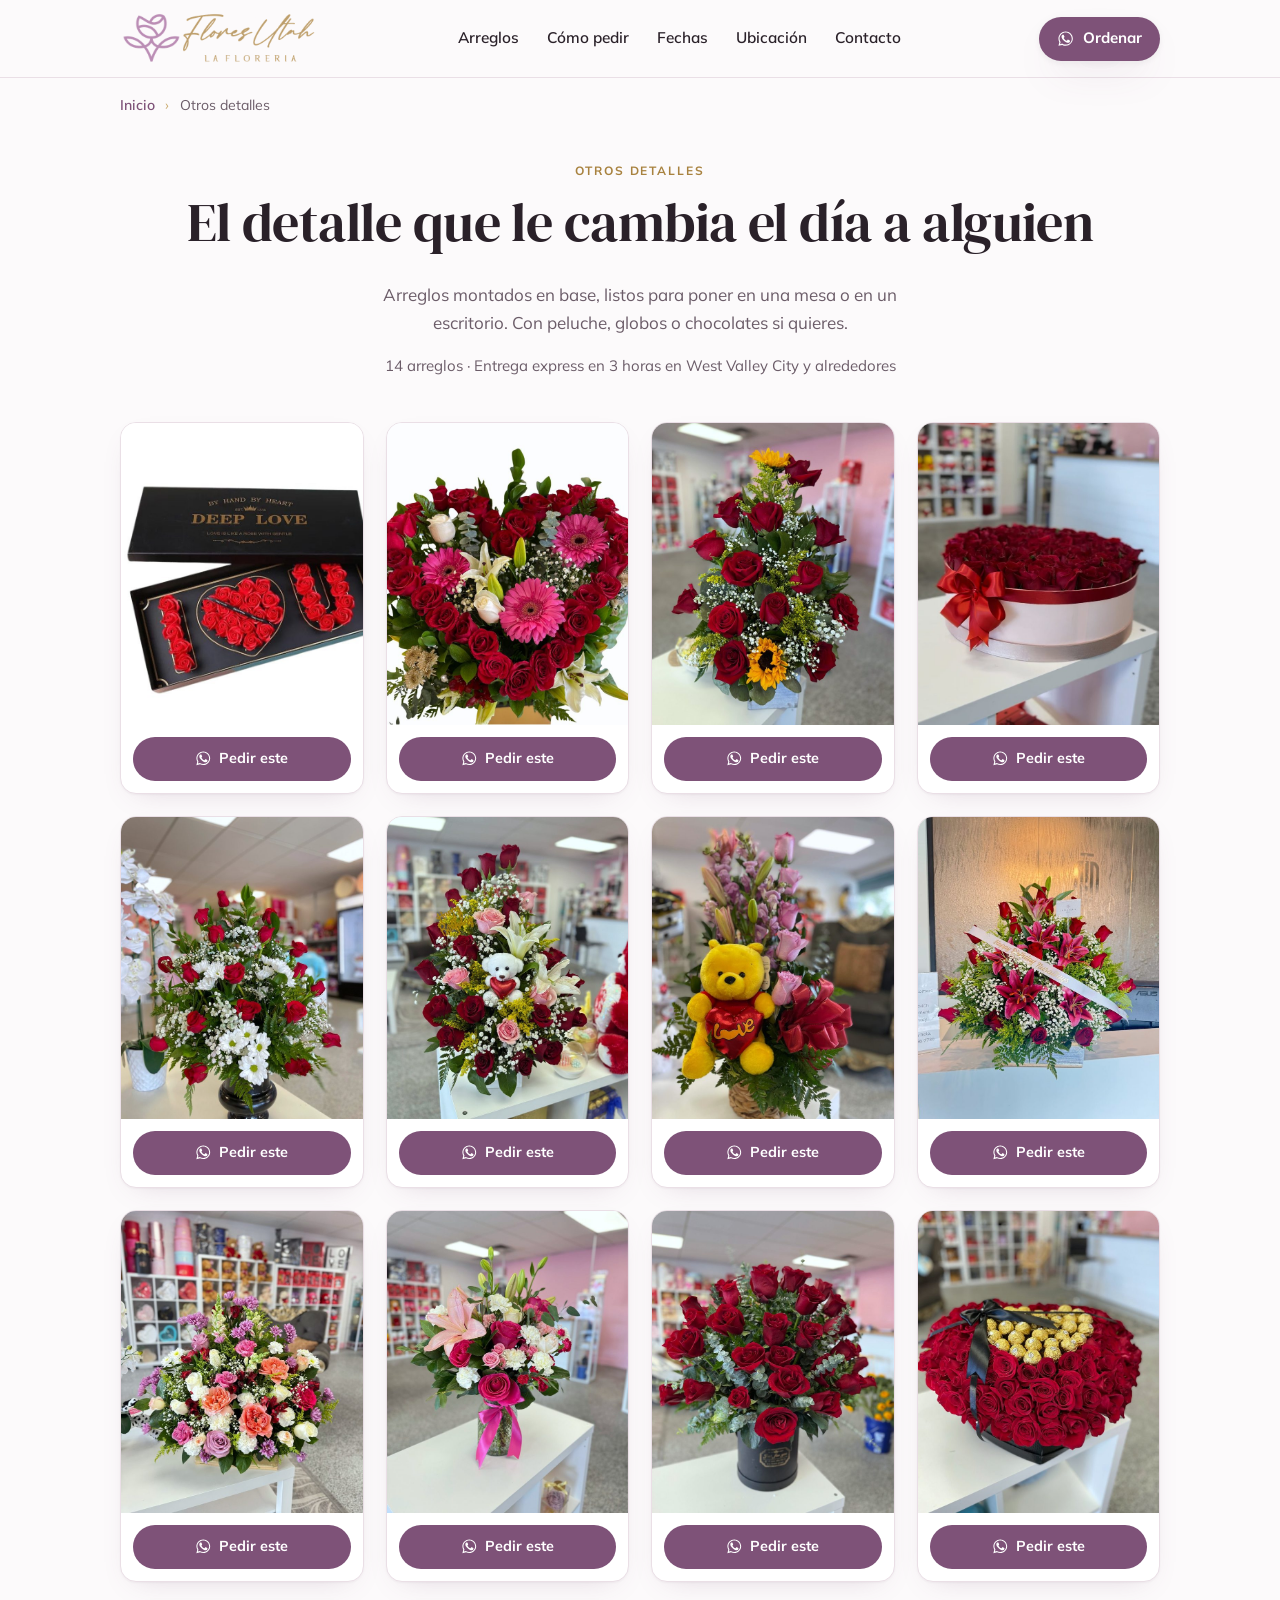
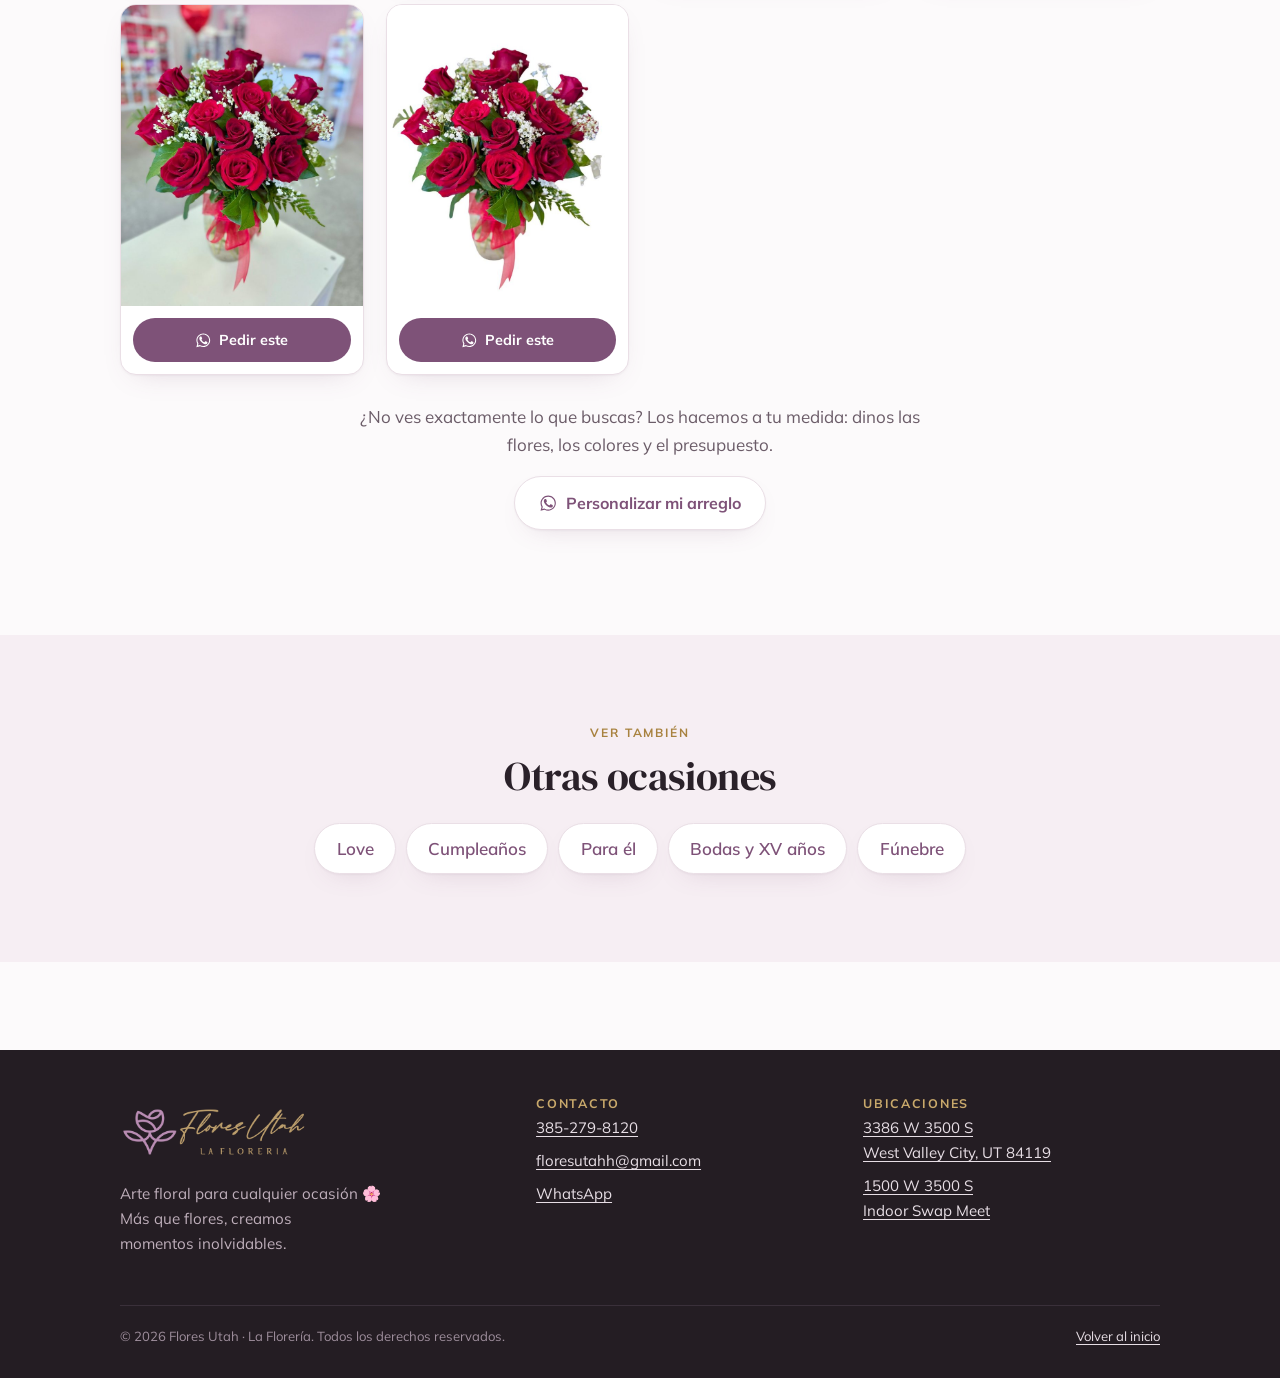
==== arreglos-en-base/index.html @ 2263d34a "Sitio de Flores Utah · 2026-10-21 06:17 UTC · f99b79d41f" ====
<!doctype html>
<html lang="es">
<head>
<meta charset="utf-8">
<meta name="viewport" content="width=device-width, initial-scale=1">
<title>Arreglos florales en base y detalles | Flores Utah, West Valley City</title>
<meta name="description" content="Arreglos florales en base, con peluche, globos o chocolates, en West Valley City, Utah. Entrega express en 3 horas.">
<link rel="canonical" href="https://www.floresutah.com/arreglos-en-base/">
<meta name="theme-color" content="#7E5278">
<link rel="icon" href="../favicon-32.png" sizes="32x32" type="image/png">
<link rel="apple-touch-icon" href="../apple-touch-icon.png">
<meta property="og:type" content="website">
<meta property="og:site_name" content="Flores Utah">
<meta property="og:locale" content="es_MX">
<meta property="og:url" content="https://www.floresutah.com/arreglos-en-base/">
<meta property="og:title" content="Arreglos florales en base y detalles | Flores Utah, West Valley City">
<meta property="og:description" content="Arreglos florales en base, con peluche, globos o chocolates, en West Valley City, Utah. Entrega express en 3 horas.">
<meta property="og:image" content="https://www.floresutah.com/img/cat/detalles-09.jpg">
<meta name="twitter:card" content="summary_large_image">
<link rel="preconnect" href="https://fonts.googleapis.com">
<link rel="preconnect" href="https://fonts.gstatic.com" crossorigin>
<link rel="stylesheet" href="https://fonts.googleapis.com/css2?family=DM+Serif+Display:ital@0;1&family=Mulish:wght@400;600;700&display=swap">
<link rel="stylesheet" href="../css/estilo.css">
<script type="application/ld+json">
{
 "@context": "https://schema.org",
 "@type": "CollectionPage",
 "name": "El detalle que le cambia el día a alguien",
 "description": "Arreglos florales en base, con peluche, globos o chocolates, en West Valley City, Utah. Entrega express en 3 horas.",
 "url": "https://www.floresutah.com/arreglos-en-base/",
 "isPartOf": {
  "@type": "WebSite",
  "url": "https://www.floresutah.com/"
 },
 "about": {
  "@type": "Florist",
  "@id": "https://www.floresutah.com/#negocio"
 },
 "breadcrumb": {
  "@type": "BreadcrumbList",
  "itemListElement": [
   {
    "@type": "ListItem",
    "position": 1,
    "name": "Inicio",
    "item": "https://www.floresutah.com/"
   },
   {
    "@type": "ListItem",
    "position": 2,
    "name": "Otros detalles",
    "item": "https://www.floresutah.com/arreglos-en-base/"
   }
  ]
 },
 "mainEntity": {
  "@type": "ItemList",
  "numberOfItems": 14,
  "itemListElement": [
   {
    "@type": "ListItem",
    "position": 1,
    "item": {
     "@type": "Product",
     "name": "Otros detalles — arreglo 1",
     "image": "https://www.floresutah.com/img/cat/detalles-01.jpg",
     "brand": {
      "@type": "Brand",
      "name": "Flores Utah"
     }
    }
   },
   {
    "@type": "ListItem",
    "position": 2,
    "item": {
     "@type": "Product",
     "name": "Otros detalles — arreglo 2",
     "image": "https://www.floresutah.com/img/cat/detalles-02.jpg",
     "brand": {
      "@type": "Brand",
      "name": "Flores Utah"
     }
    }
   },
   {
    "@type": "ListItem",
    "position": 3,
    "item": {
     "@type": "Product",
     "name": "Otros detalles — arreglo 3",
     "image": "https://www.floresutah.com/img/cat/detalles-03.jpg",
     "brand": {
      "@type": "Brand",
      "name": "Flores Utah"
     }
    }
   },
   {
    "@type": "ListItem",
    "position": 4,
    "item": {
     "@type": "Product",
     "name": "Otros detalles — arreglo 4",
     "image": "https://www.floresutah.com/img/cat/detalles-04.jpg",
     "brand": {
      "@type": "Brand",
      "name": "Flores Utah"
     }
    }
   },
   {
    "@type": "ListItem",
    "position": 5,
    "item": {
     "@type": "Product",
     "name": "Otros detalles — arreglo 5",
     "image": "https://www.floresutah.com/img/cat/detalles-05.jpg",
     "brand": {
      "@type": "Brand",
      "name": "Flores Utah"
     }
    }
   },
   {
    "@type": "ListItem",
    "position": 6,
    "item": {
     "@type": "Product",
     "name": "Otros detalles — arreglo 6",
     "image": "https://www.floresutah.com/img/cat/detalles-06.jpg",
     "brand": {
      "@type": "Brand",
      "name": "Flores Utah"
     }
    }
   },
   {
    "@type": "ListItem",
    "position": 7,
    "item": {
     "@type": "Product",
     "name": "Otros detalles — arreglo 7",
     "image": "https://www.floresutah.com/img/cat/detalles-07.jpg",
     "brand": {
      "@type": "Brand",
      "name": "Flores Utah"
     }
    }
   },
   {
    "@type": "ListItem",
    "position": 8,
    "item": {
     "@type": "Product",
     "name": "Otros detalles — arreglo 8",
     "image": "https://www.floresutah.com/img/cat/detalles-08.jpg",
     "brand": {
      "@type": "Brand",
      "name": "Flores Utah"
     }
    }
   },
   {
    "@type": "ListItem",
    "position": 9,
    "item": {
     "@type": "Product",
     "name": "Otros detalles — arreglo 9",
     "image": "https://www.floresutah.com/img/cat/detalles-09.jpg",
     "brand": {
      "@type": "Brand",
      "name": "Flores Utah"
     }
    }
   },
   {
    "@type": "ListItem",
    "position": 10,
    "item": {
     "@type": "Product",
     "name": "Otros detalles — arreglo 10",
     "image": "https://www.floresutah.com/img/cat/detalles-10.jpg",
     "brand": {
      "@type": "Brand",
      "name": "Flores Utah"
     }
    }
   },
   {
    "@type": "ListItem",
    "position": 11,
    "item": {
     "@type": "Product",
     "name": "Otros detalles — arreglo 11",
     "image": "https://www.floresutah.com/img/cat/detalles-11.jpg",
     "brand": {
      "@type": "Brand",
      "name": "Flores Utah"
     }
    }
   },
   {
    "@type": "ListItem",
    "position": 12,
    "item": {
     "@type": "Product",
     "name": "Otros detalles — arreglo 12",
     "image": "https://www.floresutah.com/img/cat/detalles-12.jpg",
     "brand": {
      "@type": "Brand",
      "name": "Flores Utah"
     }
    }
   },
   {
    "@type": "ListItem",
    "position": 13,
    "item": {
     "@type": "Product",
     "name": "Otros detalles — arreglo 13",
     "image": "https://www.floresutah.com/img/cat/detalles-13.jpg",
     "brand": {
      "@type": "Brand",
      "name": "Flores Utah"
     }
    }
   },
   {
    "@type": "ListItem",
    "position": 14,
    "item": {
     "@type": "Product",
     "name": "Otros detalles — arreglo 14",
     "image": "https://www.floresutah.com/img/cat/detalles-14.jpg",
     "brand": {
      "@type": "Brand",
      "name": "Flores Utah"
     }
    }
   }
  ]
 }
}
</script>
</head>
<body>
<svg width="0" height="0" style="position:absolute" aria-hidden="true" focusable="false">
  <symbol id="i-wa" viewBox="0 0 24 24"><path d="M17.5 14.4c-.3-.2-1.7-.9-2-1-.3-.1-.5-.2-.7.1-.2.3-.7 1-.9 1.2-.2.2-.3.2-.6.1-.3-.2-1.2-.5-2.3-1.4-.9-.8-1.4-1.7-1.6-2-.2-.3 0-.5.1-.6l.5-.6c.1-.2.2-.3.3-.5 0-.2 0-.4 0-.5 0-.2-.7-1.6-.9-2.2-.2-.6-.5-.5-.7-.5h-.6c-.2 0-.5.1-.8.4-.3.3-1 1-1 2.5s1.1 2.9 1.2 3.1c.1.2 2.1 3.2 5 4.5.7.3 1.3.5 1.7.6.7.2 1.3.2 1.8.1.6-.1 1.7-.7 1.9-1.4.2-.7.2-1.3.2-1.4-.1-.1-.3-.2-.6-.4zM12 2C6.5 2 2 6.5 2 12c0 1.8.5 3.4 1.3 4.9L2 22l5.3-1.3c1.4.8 3 1.2 4.7 1.2 5.5 0 10-4.5 10-10S17.5 2 12 2zm0 18.3c-1.6 0-3.1-.4-4.4-1.2l-.3-.2-3.1.8.8-3-.2-.3c-.9-1.4-1.3-2.9-1.3-4.5C3.5 7.3 7.3 3.5 12 3.5S20.5 7.3 20.5 12 16.7 20.3 12 20.3z"/></symbol>
  <symbol id="i-tel" viewBox="0 0 24 24"><path d="M6.6 10.8c1.4 2.8 3.8 5.1 6.6 6.6l2.2-2.2c.3-.3.7-.4 1-.2 1.1.4 2.4.6 3.6.6.6 0 1 .4 1 1V20c0 .6-.4 1-1 1C10.6 21 3 13.4 3 4c0-.6.4-1 1-1h3.5c.6 0 1 .4 1 1 0 1.3.2 2.5.6 3.6.1.4 0 .8-.2 1l-2.3 2.2z"/></symbol>
  <symbol id="i-pin" viewBox="0 0 24 24"><path d="M12 2C8.1 2 5 5.1 5 9c0 5.2 7 13 7 13s7-7.8 7-13c0-3.9-3.1-7-7-7zm0 9.5A2.5 2.5 0 1 1 12 6.5a2.5 2.5 0 0 1 0 5z"/></symbol>
  <symbol id="i-mail" viewBox="0 0 24 24"><path d="M20 4H4a2 2 0 0 0-2 2v12a2 2 0 0 0 2 2h16a2 2 0 0 0 2-2V6a2 2 0 0 0-2-2zm0 4.2-8 5-8-5V6l8 5 8-5v2.2z"/></symbol>
  <symbol id="i-ig" viewBox="0 0 24 24"><path d="M12 2.2c3.2 0 3.6 0 4.9.1 1.2.1 1.8.3 2.2.4.6.2 1 .5 1.4.9.4.4.7.8.9 1.4.2.4.4 1 .4 2.2.1 1.3.1 1.7.1 4.9s0 3.6-.1 4.9c-.1 1.2-.3 1.8-.4 2.2-.2.6-.5 1-.9 1.4-.4.4-.8.7-1.4.9-.4.2-1 .4-2.2.4-1.3.1-1.7.1-4.9.1s-3.6 0-4.9-.1c-1.2-.1-1.8-.3-2.2-.4-.6-.2-1-.5-1.4-.9-.4-.4-.7-.8-.9-1.4-.2-.4-.4-1-.4-2.2-.1-1.3-.1-1.7-.1-4.9s0-3.6.1-4.9c.1-1.2.3-1.8.4-2.2.2-.6.5-1 .9-1.4.4-.4.8-.7 1.4-.9.4-.2 1-.4 2.2-.4 1.3-.1 1.7-.1 4.9-.1zM12 7.8a4.2 4.2 0 1 0 0 8.4 4.2 4.2 0 0 0 0-8.4zm0 6.9a2.7 2.7 0 1 1 0-5.4 2.7 2.7 0 0 1 0 5.4zm5.4-7.1a1 1 0 1 1-2 0 1 1 0 0 1 2 0z"/></symbol>
  <symbol id="i-fb" viewBox="0 0 24 24"><path d="M13.5 21v-8h2.7l.4-3.1h-3.1V7.9c0-.9.3-1.5 1.6-1.5h1.6V3.6c-.3 0-1.3-.1-2.4-.1-2.3 0-3.9 1.4-3.9 4.1v2.3H7.7V13h2.7v8h3.1z"/></symbol>
</svg>

<a class="solo-lectores" href="#contenido">Saltar al contenido</a>

<header class="cabecera">
  <div class="env cabecera__fila">
    <a class="marca" href="../" aria-label="Flores Utah — inicio">
      <img src="../img/logo.png" width="172" height="66" alt="Flores Utah, La Florería">
    </a>
    <nav class="nav" aria-label="Principal">
      <a href="../#arreglos">Arreglos</a>
      <a href="../#como-pedir">Cómo pedir</a>
      <a href="../#fechas">Fechas</a>
      <a href="../#ubicacion">Ubicación</a>
      <a href="../#contacto">Contacto</a>
    </nav>
    <a class="btn btn--principal" href="https://wa.me/13852798120?text=Hola Flores Utah %F0%9F%8C%B8 Quiero un arreglo en base." rel="noopener">
      <svg class="ico" aria-hidden="true"><use href="#i-wa"></use></svg>Ordenar
    </a>
  </div>
</header>

<main id="contenido">
  <nav class="migas env" aria-label="Dónde estás">
    <a href="../">Inicio</a> <span aria-hidden="true">›</span> <span>Otros detalles</span>
  </nav>

  <section class="seccion seccion--corta">
    <div class="env centrado">
      <span class="antetitulo">Otros detalles</span>
      <h1>El detalle que le cambia el día a alguien</h1>
      <p class="plomo" style="max-width:58ch;margin-inline:auto">Arreglos montados en base, listos para poner en una mesa o en un escritorio. Con peluche, globos o chocolates si quieres.</p>
      <p class="plomo" style="font-size:.94rem">
        14 arreglos · Entrega express en 3 horas en West Valley City y alrededores
      </p>
    </div>
  </section>

  <section class="seccion seccion--sintope">
    <div class="env">
      <div class="piezas">
        <figure class="pieza">
          <img src="../img/cat/detalles-01.jpg" width="900" height="1125" loading="lazy" decoding="async" alt="Otros detalles — arreglo floral 1 de Flores Utah, West Valley City">
          <figcaption>
            <a class="btn btn--principal" href="https://wa.me/13852798120?text=Hola Flores Utah %F0%9F%8C%B8 Quiero un arreglo en base%20%28foto%201%29." rel="noopener">
              <svg class="ico" aria-hidden="true"><use href="#i-wa"></use></svg>Pedir este
            </a>
          </figcaption>
        </figure>
        <figure class="pieza">
          <img src="../img/cat/detalles-02.jpg" width="900" height="1125" loading="lazy" decoding="async" alt="Otros detalles — arreglo floral 2 de Flores Utah, West Valley City">
          <figcaption>
            <a class="btn btn--principal" href="https://wa.me/13852798120?text=Hola Flores Utah %F0%9F%8C%B8 Quiero un arreglo en base%20%28foto%202%29." rel="noopener">
              <svg class="ico" aria-hidden="true"><use href="#i-wa"></use></svg>Pedir este
            </a>
          </figcaption>
        </figure>
        <figure class="pieza">
          <img src="../img/cat/detalles-03.jpg" width="900" height="1125" loading="lazy" decoding="async" alt="Otros detalles — arreglo floral 3 de Flores Utah, West Valley City">
          <figcaption>
            <a class="btn btn--principal" href="https://wa.me/13852798120?text=Hola Flores Utah %F0%9F%8C%B8 Quiero un arreglo en base%20%28foto%203%29." rel="noopener">
              <svg class="ico" aria-hidden="true"><use href="#i-wa"></use></svg>Pedir este
            </a>
          </figcaption>
        </figure>
        <figure class="pieza">
          <img src="../img/cat/detalles-04.jpg" width="900" height="1125" loading="lazy" decoding="async" alt="Otros detalles — arreglo floral 4 de Flores Utah, West Valley City">
          <figcaption>
            <a class="btn btn--principal" href="https://wa.me/13852798120?text=Hola Flores Utah %F0%9F%8C%B8 Quiero un arreglo en base%20%28foto%204%29." rel="noopener">
              <svg class="ico" aria-hidden="true"><use href="#i-wa"></use></svg>Pedir este
            </a>
          </figcaption>
        </figure>
        <figure class="pieza">
          <img src="../img/cat/detalles-05.jpg" width="900" height="1125" loading="lazy" decoding="async" alt="Otros detalles — arreglo floral 5 de Flores Utah, West Valley City">
          <figcaption>
            <a class="btn btn--principal" href="https://wa.me/13852798120?text=Hola Flores Utah %F0%9F%8C%B8 Quiero un arreglo en base%20%28foto%205%29." rel="noopener">
              <svg class="ico" aria-hidden="true"><use href="#i-wa"></use></svg>Pedir este
            </a>
          </figcaption>
        </figure>
        <figure class="pieza">
          <img src="../img/cat/detalles-06.jpg" width="900" height="1125" loading="lazy" decoding="async" alt="Otros detalles — arreglo floral 6 de Flores Utah, West Valley City">
          <figcaption>
            <a class="btn btn--principal" href="https://wa.me/13852798120?text=Hola Flores Utah %F0%9F%8C%B8 Quiero un arreglo en base%20%28foto%206%29." rel="noopener">
              <svg class="ico" aria-hidden="true"><use href="#i-wa"></use></svg>Pedir este
            </a>
          </figcaption>
        </figure>
        <figure class="pieza">
          <img src="../img/cat/detalles-07.jpg" width="900" height="1125" loading="lazy" decoding="async" alt="Otros detalles — arreglo floral 7 de Flores Utah, West Valley City">
          <figcaption>
            <a class="btn btn--principal" href="https://wa.me/13852798120?text=Hola Flores Utah %F0%9F%8C%B8 Quiero un arreglo en base%20%28foto%207%29." rel="noopener">
              <svg class="ico" aria-hidden="true"><use href="#i-wa"></use></svg>Pedir este
            </a>
          </figcaption>
        </figure>
        <figure class="pieza">
          <img src="../img/cat/detalles-08.jpg" width="900" height="1125" loading="lazy" decoding="async" alt="Otros detalles — arreglo floral 8 de Flores Utah, West Valley City">
          <figcaption>
            <a class="btn btn--principal" href="https://wa.me/13852798120?text=Hola Flores Utah %F0%9F%8C%B8 Quiero un arreglo en base%20%28foto%208%29." rel="noopener">
              <svg class="ico" aria-hidden="true"><use href="#i-wa"></use></svg>Pedir este
            </a>
          </figcaption>
        </figure>
        <figure class="pieza">
          <img src="../img/cat/detalles-09.jpg" width="900" height="1125" loading="lazy" decoding="async" alt="Otros detalles — arreglo floral 9 de Flores Utah, West Valley City">
          <figcaption>
            <a class="btn btn--principal" href="https://wa.me/13852798120?text=Hola Flores Utah %F0%9F%8C%B8 Quiero un arreglo en base%20%28foto%209%29." rel="noopener">
              <svg class="ico" aria-hidden="true"><use href="#i-wa"></use></svg>Pedir este
            </a>
          </figcaption>
        </figure>
        <figure class="pieza">
          <img src="../img/cat/detalles-10.jpg" width="900" height="1125" loading="lazy" decoding="async" alt="Otros detalles — arreglo floral 10 de Flores Utah, West Valley City">
          <figcaption>
            <a class="btn btn--principal" href="https://wa.me/13852798120?text=Hola Flores Utah %F0%9F%8C%B8 Quiero un arreglo en base%20%28foto%2010%29." rel="noopener">
              <svg class="ico" aria-hidden="true"><use href="#i-wa"></use></svg>Pedir este
            </a>
          </figcaption>
        </figure>
        <figure class="pieza">
          <img src="../img/cat/detalles-11.jpg" width="900" height="1125" loading="lazy" decoding="async" alt="Otros detalles — arreglo floral 11 de Flores Utah, West Valley City">
          <figcaption>
            <a class="btn btn--principal" href="https://wa.me/13852798120?text=Hola Flores Utah %F0%9F%8C%B8 Quiero un arreglo en base%20%28foto%2011%29." rel="noopener">
              <svg class="ico" aria-hidden="true"><use href="#i-wa"></use></svg>Pedir este
            </a>
          </figcaption>
        </figure>
        <figure class="pieza">
          <img src="../img/cat/detalles-12.jpg" width="900" height="1125" loading="lazy" decoding="async" alt="Otros detalles — arreglo floral 12 de Flores Utah, West Valley City">
          <figcaption>
            <a class="btn btn--principal" href="https://wa.me/13852798120?text=Hola Flores Utah %F0%9F%8C%B8 Quiero un arreglo en base%20%28foto%2012%29." rel="noopener">
              <svg class="ico" aria-hidden="true"><use href="#i-wa"></use></svg>Pedir este
            </a>
          </figcaption>
        </figure>
        <figure class="pieza">
          <img src="../img/cat/detalles-13.jpg" width="900" height="1125" loading="lazy" decoding="async" alt="Otros detalles — arreglo floral 13 de Flores Utah, West Valley City">
          <figcaption>
            <a class="btn btn--principal" href="https://wa.me/13852798120?text=Hola Flores Utah %F0%9F%8C%B8 Quiero un arreglo en base%20%28foto%2013%29." rel="noopener">
              <svg class="ico" aria-hidden="true"><use href="#i-wa"></use></svg>Pedir este
            </a>
          </figcaption>
        </figure>
        <figure class="pieza">
          <img src="../img/cat/detalles-14.jpg" width="900" height="1125" loading="lazy" decoding="async" alt="Otros detalles — arreglo floral 14 de Flores Utah, West Valley City">
          <figcaption>
            <a class="btn btn--principal" href="https://wa.me/13852798120?text=Hola Flores Utah %F0%9F%8C%B8 Quiero un arreglo en base%20%28foto%2014%29." rel="noopener">
              <svg class="ico" aria-hidden="true"><use href="#i-wa"></use></svg>Pedir este
            </a>
          </figcaption>
        </figure>
      </div>
      <p class="centrado plomo" style="margin-top:28px;max-width:58ch;margin-inline:auto">
        ¿No ves exactamente lo que buscas? Los hacemos a tu medida: dinos las flores,
        los colores y el presupuesto.
      </p>
      <p class="centrado" style="margin-top:14px">
        <a class="btn btn--fantasma" href="https://wa.me/13852798120?text=Hola%20Flores%20Utah%20%F0%9F%8C%B8%20Quiero%20un%20arreglo%20personalizado." rel="noopener">
          <svg class="ico" aria-hidden="true"><use href="#i-wa"></use></svg>Personalizar mi arreglo
        </a>
      </p>
    </div>
  </section>

  <section class="seccion seccion--tibia">
    <div class="env centrado">
      <span class="antetitulo">Ver también</span>
      <h2>Otras ocasiones</h2>
      <ul class="otras">
          <li><a href="../flores-de-amor/">Love</a></li>
          <li><a href="../flores-de-cumpleanos/">Cumpleaños</a></li>
          <li><a href="../flores-para-el/">Para él</a></li>
          <li><a href="../flores-para-bodas-y-xv/">Bodas y XV años</a></li>
          <li><a href="../coronas-funebres/">Fúnebre</a></li>
      </ul>
    </div>
  </section>
</main>

<footer class="pie">
  <div class="env">
    <div class="pie__rejilla">
      <div>
        <img src="../img/logo.png" width="190" height="73" loading="lazy" alt="Flores Utah, La Florería">
        <p class="lema">Arte floral para cualquier ocasión 🌸<br>Más que flores, creamos momentos inolvidables.</p>
      </div>
      <div>
        <h3>Contacto</h3>
        <ul>
          <li><a href="tel:+13852798120">385-279-8120</a></li>
          <li><a href="mailto:floresutahh@gmail.com">floresutahh@gmail.com</a></li>
          <li><a href="https://wa.me/13852798120" rel="noopener">WhatsApp</a></li>
        </ul>
      </div>
      <div>
        <h3>Ubicaciones</h3>
        <ul>
          <li><a href="https://www.google.com/maps/search/?api=1&amp;query=3386+W+3500+S+West+Valley+City+UT+84119" rel="noopener">3386 W 3500 S<br>West Valley City, UT 84119</a></li>
          <li><a href="https://www.google.com/maps/search/?api=1&amp;query=1500+W+3500+S+West+Valley+City+UT" rel="noopener">1500 W 3500 S<br>Indoor Swap Meet</a></li>
        </ul>
      </div>
    </div>
    <div class="pie__legal">
      <span>© <span id="anio">2026</span> Flores Utah · La Florería. Todos los derechos reservados.</span>
      <span><a href="../">Volver al inicio</a></span>
    </div>
  </div>
</footer>

<nav class="barra" aria-label="Acciones rápidas">
  <a href="tel:+13852798120"><svg class="ico" aria-hidden="true"><use href="#i-tel"></use></svg>Llamar</a>
  <a class="destacado" href="https://wa.me/13852798120?text=Hola Flores Utah %F0%9F%8C%B8 Quiero un arreglo en base." rel="noopener"><svg class="ico" aria-hidden="true"><use href="#i-wa"></use></svg>WhatsApp</a>
  <a href="https://www.google.com/maps/search/?api=1&amp;query=3386+W+3500+S+West+Valley+City+UT+84119" rel="noopener"><svg class="ico" aria-hidden="true"><use href="#i-pin"></use></svg>Cómo llegar</a>
</nav>

<script>document.getElementById('anio').textContent = new Date().getFullYear();</script>
</body>
</html>
---- css/estilo.css ----
/* =========================================================
   Flores Utah — hoja de estilos única
   Marca real: malva + dorado del logo, rosa mexicano de acento.
   Diseño mobile-first. Sin dependencias, sin framework.
   ========================================================= */

:root{
  color-scheme: light;

  /* Marca (tomados del logo real, no de un catálogo) */
  --malva:        #7E5278;
  --malva-claro:  #BA8DB4;
  --dorado:       #A8823F;
  --dorado-claro: #C9A96B;
  --rosa:         #D94A8C;   /* rosa mexicano, solo acentos */

  /* Superficies */
  --fondo:      #FCFAFB;
  --fondo-tibio:#F6EEF3;
  --tarjeta:    #FFFFFF;
  --linea:      #EADFE6;

  /* Tinta */
  --tinta:      #2A2129;
  --tinta-suave:#6B5C68;

  --sombra:     0 1px 2px rgba(42,33,41,.04), 0 10px 28px -16px rgba(126,82,120,.28);
  --sombra-alta:0 2px 6px rgba(42,33,41,.06), 0 18px 40px -18px rgba(126,82,120,.38);

  --radio:   16px;
  --radio-s: 10px;

  --ancho: 1080px;
  --barra-movil: 64px;
}

*,*::before,*::after{ box-sizing:border-box }

html{ -webkit-text-size-adjust:100% }

body{
  margin:0;
  background:var(--fondo);
  color:var(--tinta);
  font-family:Mulish,-apple-system,BlinkMacSystemFont,"Segoe UI",Roboto,sans-serif;
  font-size:17px;
  line-height:1.65;
  -webkit-font-smoothing:antialiased;
  padding-bottom:var(--barra-movil);          /* deja aire para la barra fija */
}

img{ max-width:100%; height:auto; display:block }

a{ color:var(--malva); text-decoration-thickness:1px; text-underline-offset:3px }
a:hover{ color:var(--rosa) }

:focus-visible{ outline:3px solid var(--rosa); outline-offset:3px; border-radius:6px }

h1,h2,h3{
  font-family:"DM Serif Display",Georgia,"Times New Roman",serif;
  font-weight:400;
  line-height:1.15;
  letter-spacing:-.01em;
  margin:0 0 .5em;
  text-wrap:balance;
}
h1{ font-size:clamp(2rem, 7.5vw, 3.4rem) }
h2{ font-size:clamp(1.6rem, 5.2vw, 2.5rem) }
h3{ font-size:1.15rem }
p{ margin:0 0 1em; text-wrap:pretty }

.env{ width:100%; max-width:var(--ancho); margin-inline:auto; padding-inline:20px }
.seccion{ padding-block:clamp(48px, 9vw, 88px) }
.seccion--tibia{ background:var(--fondo-tibio) }
.centrado{ text-align:center }
.plomo{ color:var(--tinta-suave) }
.solo-lectores{
  position:absolute; width:1px; height:1px; padding:0; margin:-1px;
  overflow:hidden; clip:rect(0 0 0 0); white-space:nowrap; border:0;
}

/* Ojal decorativo sobre los títulos de sección */
.antetitulo{
  display:block;
  font-family:Mulish,sans-serif;
  font-size:.75rem; font-weight:700;
  letter-spacing:.16em; text-transform:uppercase;
  color:var(--dorado);
  margin-bottom:.85em;
}

/* ---------- Botones ---------- */
.btn{
  display:inline-flex; align-items:center; justify-content:center; gap:.55em;
  min-height:52px; padding:.8em 1.5em;
  border:1px solid transparent; border-radius:999px;
  font:inherit; font-weight:700; font-size:1rem;
  text-decoration:none; cursor:pointer;
  transition:transform .15s ease, box-shadow .15s ease, background-color .15s ease;
}
.btn:active{ transform:translateY(1px) }
.btn--principal{
  background:var(--malva); color:#fff; box-shadow:var(--sombra-alta);
}
.btn--principal:hover{ background:#6B4366; color:#fff }
.btn--fantasma{
  background:var(--tarjeta); color:var(--malva); border-color:var(--linea);
  box-shadow:var(--sombra);
}
.btn--fantasma:hover{ border-color:var(--malva-claro); color:var(--malva) }
.btn--bloque{ width:100%; max-width:420px }
.btn .ico{ width:1.15em; height:1.15em; flex:none; fill:currentColor }

/* ---------- Encabezado ---------- */
.cabecera{
  position:sticky; top:0; z-index:50;
  background:rgba(252,250,251,.92);
  backdrop-filter:saturate(160%) blur(10px);
  border-bottom:1px solid var(--linea);
}
.cabecera__fila{
  display:flex; align-items:center; justify-content:space-between; gap:16px;
  min-height:66px;
}
.marca{ display:flex; align-items:center; text-decoration:none; flex:none }
.marca img{ width:172px; height:66px; object-fit:contain }
.nav{ display:none }
.cabecera .btn{ min-height:44px; padding:.5em 1.15em; font-size:.94rem }

@media (min-width:860px){
  .nav{ display:flex; gap:28px; margin-inline:auto }
  .nav a{
    color:var(--tinta); text-decoration:none; font-weight:600; font-size:.96rem;
    padding-block:6px; border-bottom:2px solid transparent;
  }
  .nav a:hover{ color:var(--malva); border-bottom-color:var(--dorado-claro) }
  .marca img{ width:200px; height:77px }
}

/* ---------- Hero ---------- */
.hero{
  background:linear-gradient(178deg, var(--fondo-tibio) 0%, var(--fondo) 72%);
  padding-block:28px 44px;
}
.hero__caja{ display:grid; gap:26px }
.hero h1{ margin-bottom:.35em }
.hero h1 em{ font-style:italic; color:var(--malva) }
.hero__bajada{ font-size:1.08rem; color:var(--tinta-suave); margin-bottom:1.4em; max-width:38ch }
.hero__acciones{ display:grid; gap:12px; justify-items:start }
.hero__acciones .btn{ width:100%; max-width:400px }
.hero__nota{ font-size:.86rem; color:var(--tinta-suave); margin:14px 0 0 }

.hero__foto{ position:relative; margin:0 }
.hero__foto img{
  width:100%; border-radius:var(--radio);
  box-shadow:var(--sombra-alta);
}
.hero__foto figcaption{
  position:absolute; left:14px; bottom:14px;
  background:rgba(255,255,255,.94);
  color:var(--tinta);
  font-size:.8rem; font-weight:700;
  padding:.45em .9em; border-radius:999px;
  box-shadow:var(--sombra);
}

/* fichas de confianza */
.fichas{
  list-style:none; margin:22px 0 0; padding:0;
  display:flex; flex-wrap:wrap; gap:8px;
}
.fichas li{
  display:inline-flex; align-items:center; gap:.45em;
  background:var(--tarjeta); border:1px solid var(--linea);
  border-radius:999px; padding:.42em .9em;
  font-size:.83rem; font-weight:600; color:var(--tinta-suave);
}
.fichas li b{ color:var(--tinta); font-weight:700 }
.fichas--google{ color:var(--dorado); letter-spacing:.02em }
.fichas--google b{ color:var(--tinta) }

/* Bloque de calificación de Google */
.google__estrellas{
  font-size:1.7rem; line-height:1; color:var(--dorado); margin:0 0 .2em;
  letter-spacing:.1em;
}
.google__nota{ font-size:1.08rem; color:var(--tinta-suave); margin:0 0 1.1em }
.google__nota b{ color:var(--tinta) }
.google__acciones{ display:flex; flex-wrap:wrap; gap:12px; justify-content:center }

@media (min-width:860px){
  .hero{ padding-block:56px 76px }
  .hero__caja{ grid-template-columns:1.05fr .95fr; align-items:center; gap:54px }
  .hero__acciones{ grid-template-columns:auto auto; justify-items:stretch }
  .hero__acciones .btn{ width:auto }
  .hero__foto{ order:2 }
  .hero__foto img{ margin-left:auto; max-width:440px }
}

/* ---------- Rejillas ---------- */
.rejilla{ display:grid; gap:18px }
.rejilla--2{ grid-template-columns:repeat(2,1fr) }
.rejilla--2-anchas{ grid-template-columns:1fr }
@media (min-width:820px){ .rejilla--2-anchas{ grid-template-columns:repeat(2,1fr) } }
.rejilla--3{ grid-template-columns:1fr }
@media (min-width:640px){ .rejilla--3{ grid-template-columns:repeat(2,1fr) } }
@media (min-width:900px){ .rejilla--3{ grid-template-columns:repeat(3,1fr) } }

/* ---------- Tarjeta de categoría ---------- */
.cat{
  position:relative;
  background:var(--tarjeta);
  border:1px solid var(--linea);
  border-radius:var(--radio);
  overflow:hidden;
  box-shadow:var(--sombra);
  transition:transform .18s ease, box-shadow .18s ease;
  display:flex; flex-direction:column;
}
.cat:hover{ transform:translateY(-3px); box-shadow:var(--sombra-alta) }
.cat img{ width:100%; aspect-ratio:4/5; object-fit:cover }
.cat__cuerpo{ padding:16px 18px 20px; display:flex; flex-direction:column; flex:1 }
.cat h3{ margin:0 0 .3em; font-size:1.28rem }
.cat p{ font-size:.94rem; color:var(--tinta-suave); margin:0 0 1em }
.cat__pedir{
  margin-top:auto; align-self:flex-start;
  font-weight:700; font-size:.94rem; color:var(--malva);
  text-decoration:none; display:inline-flex; align-items:center; gap:.4em;
}
.cat__pedir::after{ content:"→"; transition:transform .15s ease }
.cat:hover .cat__pedir::after{ transform:translateX(3px) }
/* toda la tarjeta es clicable, sin anidar enlaces */
.cat__pedir::before{ content:""; position:absolute; inset:0 }

/* ---------- Nosotros ---------- */
.nosotros{ display:grid; gap:28px; align-items:center }
.nosotros ul{ margin:0; padding:0; list-style:none; display:grid; gap:12px }
.nosotros li{ display:flex; gap:.7em; align-items:flex-start; font-weight:600 }
.nosotros li::before{
  content:""; flex:none; width:9px; height:9px; margin-top:.55em;
  border-radius:50%; background:var(--dorado-claro);
}
.nosotros figure{ margin:0 }
.nosotros img{ border-radius:var(--radio); box-shadow:var(--sombra) }
@media (min-width:860px){
  .nosotros{ grid-template-columns:1fr 1fr; gap:56px }
  .nosotros figure{ order:-1 }
}

/* ---------- Pasos ---------- */
.pasos{ counter-reset:paso; display:grid; gap:22px }
@media (min-width:820px){ .pasos{ grid-template-columns:repeat(3,1fr); gap:32px } }
.paso{
  background:var(--tarjeta); border:1px solid var(--linea);
  border-radius:var(--radio); padding:26px 22px;
}
.paso::before{
  counter-increment:paso; content:"0" counter(paso);
  display:block;
  font-family:"DM Serif Display",Georgia,serif;
  font-size:2.1rem; line-height:1; color:var(--dorado-claro);
  margin-bottom:.35em;
}
.paso h3{ margin-bottom:.4em }
.paso p{ font-size:.94rem; color:var(--tinta-suave); margin:0 }

/* ---------- Galería ---------- */
.galeria{ display:grid; grid-template-columns:repeat(2,1fr); gap:12px }
@media (min-width:760px){ .galeria{ grid-template-columns:repeat(4,1fr) } }
.galeria img{
  width:100%; aspect-ratio:1/1; object-fit:cover;
  border-radius:var(--radio-s); box-shadow:var(--sombra);
}

/* ---------- Llamada a la acción ---------- */
.llamada{
  background:var(--malva); color:#fff;
  border-radius:var(--radio);
  padding:clamp(30px,6vw,54px) clamp(22px,5vw,52px);
  text-align:center;
}
.llamada h2{ color:#fff; margin-bottom:.35em }
.llamada p{ color:#F3E6F0; max-width:52ch; margin-inline:auto; margin-bottom:1.6em }
.llamada .btn--principal{ background:#fff; color:var(--malva) }
.llamada .btn--principal:hover{ background:#F6EEF3; color:var(--malva) }
.llamada .antetitulo{ color:var(--dorado-claro) }

/* ---------- Fechas especiales ---------- */
.fechas{
  list-style:none; margin:0; padding:0;
  display:grid; gap:10px;
  grid-template-columns:1fr;
}
@media (min-width:620px){ .fechas{ grid-template-columns:repeat(2,1fr) } }
@media (min-width:940px){ .fechas{ grid-template-columns:repeat(3,1fr) } }
.fechas li{
  display:flex; align-items:center; gap:14px;
  background:var(--tarjeta); border:1px solid var(--linea);
  border-radius:var(--radio-s); padding:10px 14px;
}
.fechas time{
  flex:none; width:72px; text-align:center;
  border-right:1px solid var(--linea); padding-right:12px;
  line-height:1.1;
}
.fechas time b{ display:block; font-size:1.2rem; color:var(--malva) }
.fechas time span{
  display:block; font-size:.63rem; font-weight:700; line-height:1.25;
  letter-spacing:.06em; text-transform:uppercase; color:var(--dorado);
}
.fechas span.que{ font-size:.94rem; font-weight:600 }

/* ---------- Testimonios ---------- */
.testimonio{
  background:var(--tarjeta); border:1px solid var(--linea);
  border-left:3px solid var(--dorado-claro);
  border-radius:var(--radio-s);
  padding:24px 24px 20px; margin:0;
}
.testimonio blockquote{ margin:0 0 .9em; font-size:1.02rem }
.testimonio figcaption{ font-weight:700; font-size:.92rem; color:var(--malva) }

/* ---------- Preguntas ---------- */
.faq{ display:grid; gap:10px; max-width:760px; margin-inline:auto }
.faq details{
  background:var(--tarjeta); border:1px solid var(--linea);
  border-radius:var(--radio-s); padding:2px 18px;
}
.faq summary{
  cursor:pointer; list-style:none;
  padding:16px 28px 16px 0; position:relative;
  font-weight:700; font-size:1.02rem;
}
.faq summary::-webkit-details-marker{ display:none }
.faq summary::after{
  content:"+"; position:absolute; right:2px; top:50%; transform:translateY(-50%);
  font-size:1.5rem; color:var(--dorado); line-height:1;
}
.faq details[open] summary::after{ content:"–" }
.faq details > p{ margin:0 0 16px; color:var(--tinta-suave); font-size:.97rem }

/* ---------- Ubicaciones ---------- */
.lugares{ display:grid; gap:18px }
@media (min-width:760px){ .lugares{ grid-template-columns:repeat(2,1fr) } }
.lugar{
  background:var(--tarjeta); border:1px solid var(--linea);
  border-radius:var(--radio); padding:24px;
}
.lugar h3{ margin-bottom:.2em }
.lugar .etiqueta{
  display:inline-block; font-size:.7rem; font-weight:700;
  letter-spacing:.1em; text-transform:uppercase;
  color:var(--dorado); margin-bottom:.6em;
}
.lugar address{ font-style:normal; color:var(--tinta-suave); margin-bottom:1em }
.horario{ list-style:none; margin:0 0 1.2em; padding:0; font-size:.94rem }
.horario li{ display:flex; justify-content:space-between; gap:16px; padding:.28em 0; border-bottom:1px dashed var(--linea) }
.horario li:last-child{ border-bottom:0 }
.horario span:last-child{ font-weight:700; white-space:nowrap }

.mapa{
  border:1px solid var(--linea); border-radius:var(--radio);
  overflow:hidden; box-shadow:var(--sombra); margin-top:22px; background:var(--fondo-tibio);
}
.mapa iframe{ display:block; width:100%; height:340px; border:0 }
.mapa__abrir{
  display:flex; align-items:center; justify-content:center; gap:14px;
  width:100%; min-height:150px; padding:26px 20px;
  background:linear-gradient(135deg, var(--fondo-tibio), #EFE3EC);
  border:0; cursor:pointer; font:inherit; color:var(--tinta); text-align:left;
}
.mapa__abrir:hover{ background:linear-gradient(135deg,#F1E4EE,#E6D6E3) }
.mapa__abrir .ico{ width:30px; height:30px; flex:none; fill:var(--malva) }
.mapa__abrir b{ display:block; font-size:1.05rem }
.mapa__abrir small{ display:block; color:var(--tinta-suave); font-size:.88rem }

/* ---------- Contacto ---------- */
.contacto{ display:grid; gap:14px }
@media (min-width:700px){ .contacto{ grid-template-columns:repeat(3,1fr) } }
.contacto a{
  display:flex; align-items:center; gap:14px;
  background:var(--tarjeta); border:1px solid var(--linea);
  border-radius:var(--radio); padding:18px 20px;
  text-decoration:none; color:var(--tinta);
  box-shadow:var(--sombra); transition:border-color .15s ease, transform .15s ease;
}
.contacto a:hover{ border-color:var(--malva-claro); transform:translateY(-2px); color:var(--tinta) }
.contacto .ico{ width:26px; height:26px; flex:none; fill:var(--malva) }
.contacto b{ display:block; font-size:1.02rem }
.contacto small{ display:block; color:var(--tinta-suave); font-size:.86rem }

/* ---------- Pie ---------- */
.pie{
  background:#241D23; color:#E7DEE5;
  padding-block:46px 30px; margin-top:clamp(48px,8vw,88px);
}
.pie a{ color:#E7DEE5 }
.pie a:hover{ color:#fff }
.pie__rejilla{ display:grid; gap:30px }
@media (min-width:760px){ .pie__rejilla{ grid-template-columns:1.3fr 1fr 1fr } }
.pie img{ width:190px; height:73px; object-fit:contain; margin-bottom:12px }
.pie h3{ font-family:Mulish,sans-serif; font-size:.78rem; font-weight:700; letter-spacing:.14em; text-transform:uppercase; color:var(--dorado-claro) }
.pie ul{ list-style:none; margin:0; padding:0; display:grid; gap:8px; font-size:.94rem }
.pie .lema{ color:#BFAFBB; font-size:.95rem; max-width:34ch }
.redes{ display:flex; gap:10px; margin-top:16px }
.redes a{
  display:grid; place-items:center; width:42px; height:42px;
  border:1px solid #3E3340; border-radius:50%;
}
.redes a:hover{ border-color:var(--dorado-claro); background:#2F2630 }
.redes .ico{ width:19px; height:19px; fill:#E7DEE5 }
.pie__legal{
  border-top:1px solid #3A303A; margin-top:34px; padding-top:20px;
  font-size:.82rem; color:#9E8E9C;
  display:flex; flex-wrap:wrap; gap:6px 18px; justify-content:space-between;
}

/* ---------- Barra de acción móvil ---------- */
.barra{
  position:fixed; left:0; right:0; bottom:0; z-index:60;
  display:grid; grid-template-columns:repeat(3,1fr);
  background:rgba(255,255,255,.97);
  backdrop-filter:saturate(160%) blur(10px);
  border-top:1px solid var(--linea);
  box-shadow:0 -6px 22px -14px rgba(42,33,41,.45);
  padding-bottom:env(safe-area-inset-bottom);
}
.barra a{
  display:flex; flex-direction:column; align-items:center; justify-content:center; gap:3px;
  min-height:var(--barra-movil); padding:8px 4px;
  text-decoration:none; color:var(--tinta);
  font-size:.74rem; font-weight:700;
}
.barra a + a{ border-left:1px solid var(--linea) }
.barra .ico{ width:21px; height:21px; fill:var(--malva) }
.barra a:hover{ background:var(--fondo-tibio); color:var(--tinta) }
.barra .destacado{ color:#0F7B45 }
.barra .destacado .ico{ fill:#0F7B45 }

@media (min-width:860px){
  body{ padding-bottom:0 }
  .barra{ display:none }
}

/* ---------- Aviso de contenido pendiente (solo mientras se confirma) ---------- */
.pendiente{
  background:#FFF7E8; border:1px dashed var(--dorado);
  border-radius:var(--radio-s); padding:14px 16px;
  font-size:.9rem; color:#6A4C15;
}

@media (prefers-reduced-motion:reduce){
  *{ animation:none !important; transition:none !important; scroll-behavior:auto !important }
}
html{ scroll-behavior:smooth; scroll-padding-top:80px }

/* =========================================================
   Páginas de categoría  (/flores-de-amor/, etc.)
   ========================================================= */

.seccion--corta  { padding-block:clamp(26px,4vw,44px) clamp(18px,3vw,28px) }
.seccion--sintope{ padding-top:0 }

/* Migas de pan */
.migas{
  padding-block:16px 0; font-size:.88rem; color:var(--tinta-suave);
}
.migas a{ color:var(--malva); text-decoration:none; font-weight:600 }
.migas a:hover{ text-decoration:underline }
.migas span[aria-hidden]{ margin-inline:.45em; color:var(--dorado-claro) }

/* Rejilla de piezas */
.piezas{ display:grid; gap:18px; grid-template-columns:repeat(2,1fr) }
@media (min-width:700px){ .piezas{ grid-template-columns:repeat(3,1fr); gap:22px } }
@media (min-width:1000px){ .piezas{ grid-template-columns:repeat(4,1fr) } }

.pieza{
  margin:0; background:var(--tarjeta); border:1px solid var(--linea);
  border-radius:var(--radio); overflow:hidden; box-shadow:var(--sombra);
  display:flex; flex-direction:column;
  transition:transform .18s ease, box-shadow .18s ease;
}
.pieza:hover{ transform:translateY(-3px); box-shadow:var(--sombra-alta) }
.pieza img{ width:100%; aspect-ratio:4/5; object-fit:cover; display:block }
.pieza figcaption{ padding:12px; margin-top:auto }
.pieza .btn{
  width:100%; min-height:44px; padding:.55em 1em; font-size:.9rem;
  box-shadow:none;
}

/* Lista de otras ocasiones */
.otras{
  list-style:none; margin:24px 0 0; padding:0;
  display:flex; flex-wrap:wrap; gap:10px; justify-content:center;
}
.otras a{
  display:inline-block; padding:.6em 1.25em;
  background:var(--tarjeta); border:1px solid var(--linea); border-radius:999px;
  text-decoration:none; font-weight:600; color:var(--malva);
  box-shadow:var(--sombra);
}
.otras a:hover{ border-color:var(--malva-claro); color:var(--rosa) }
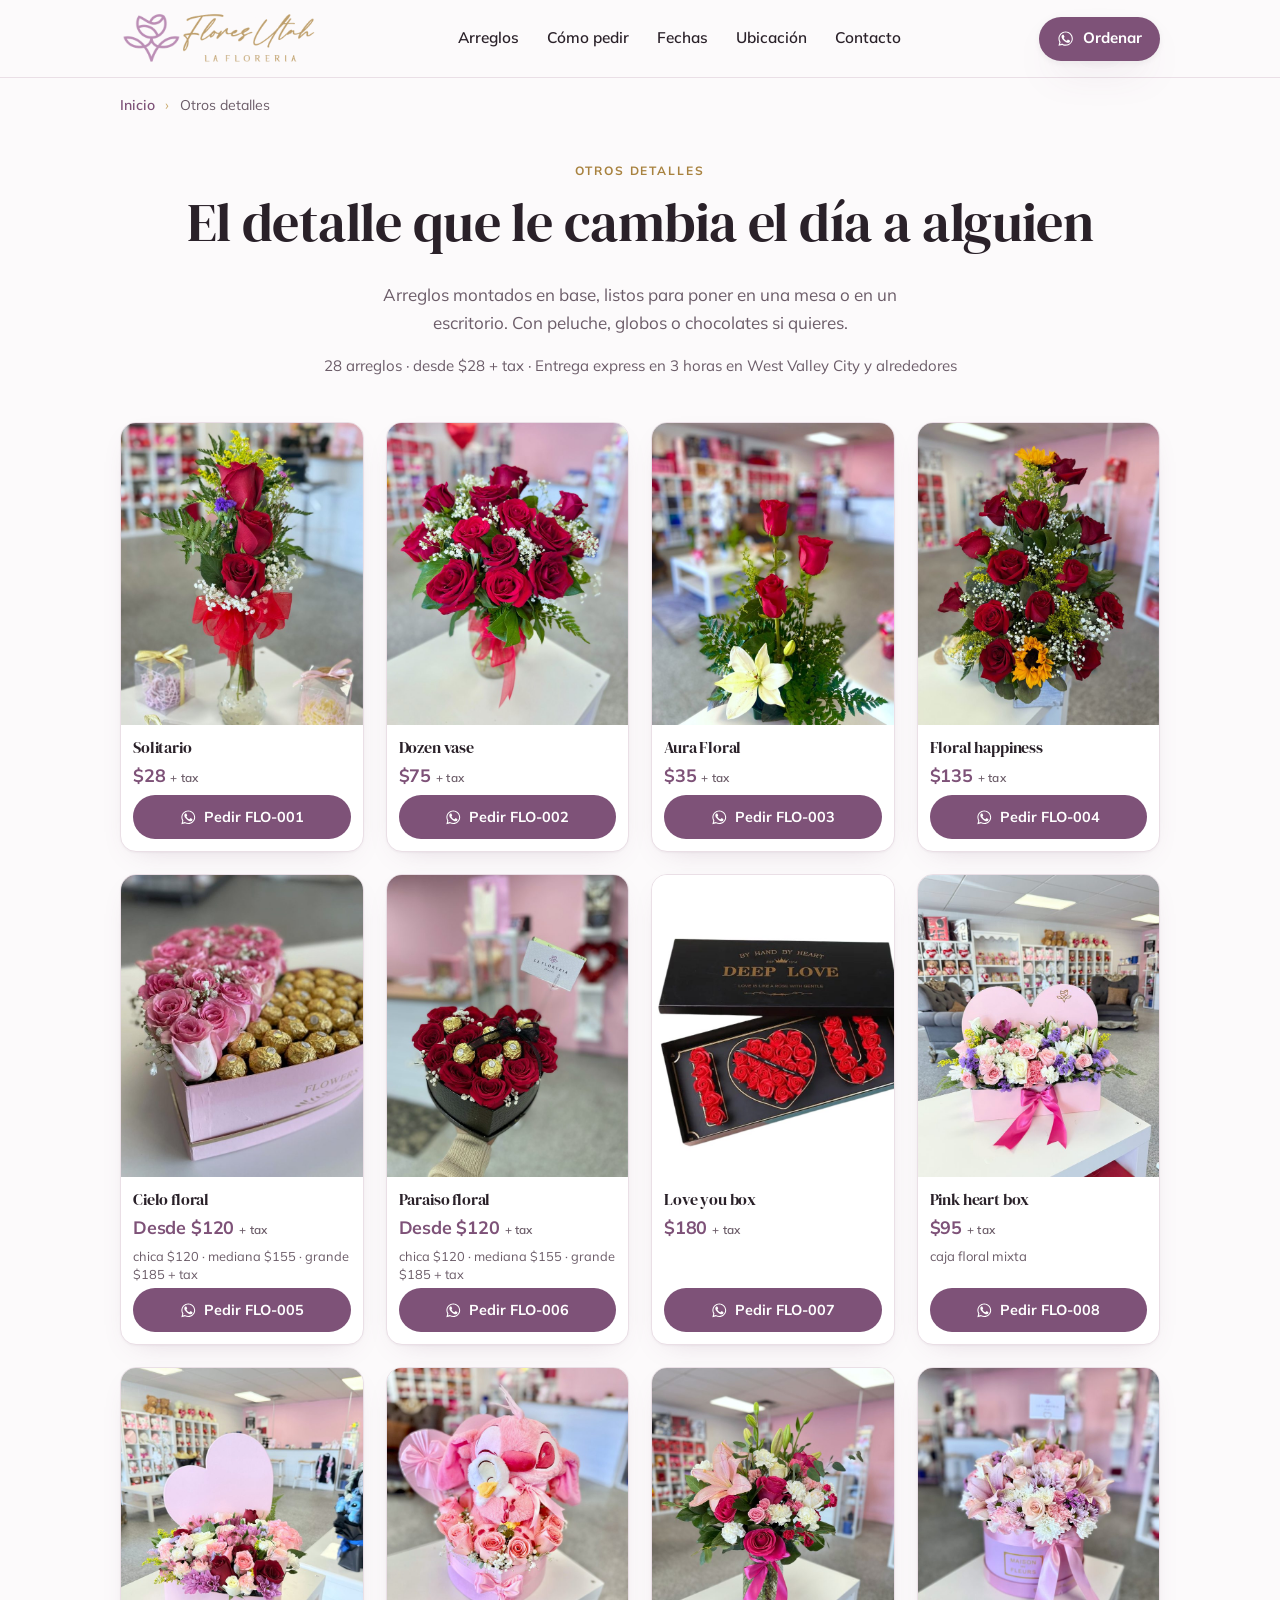
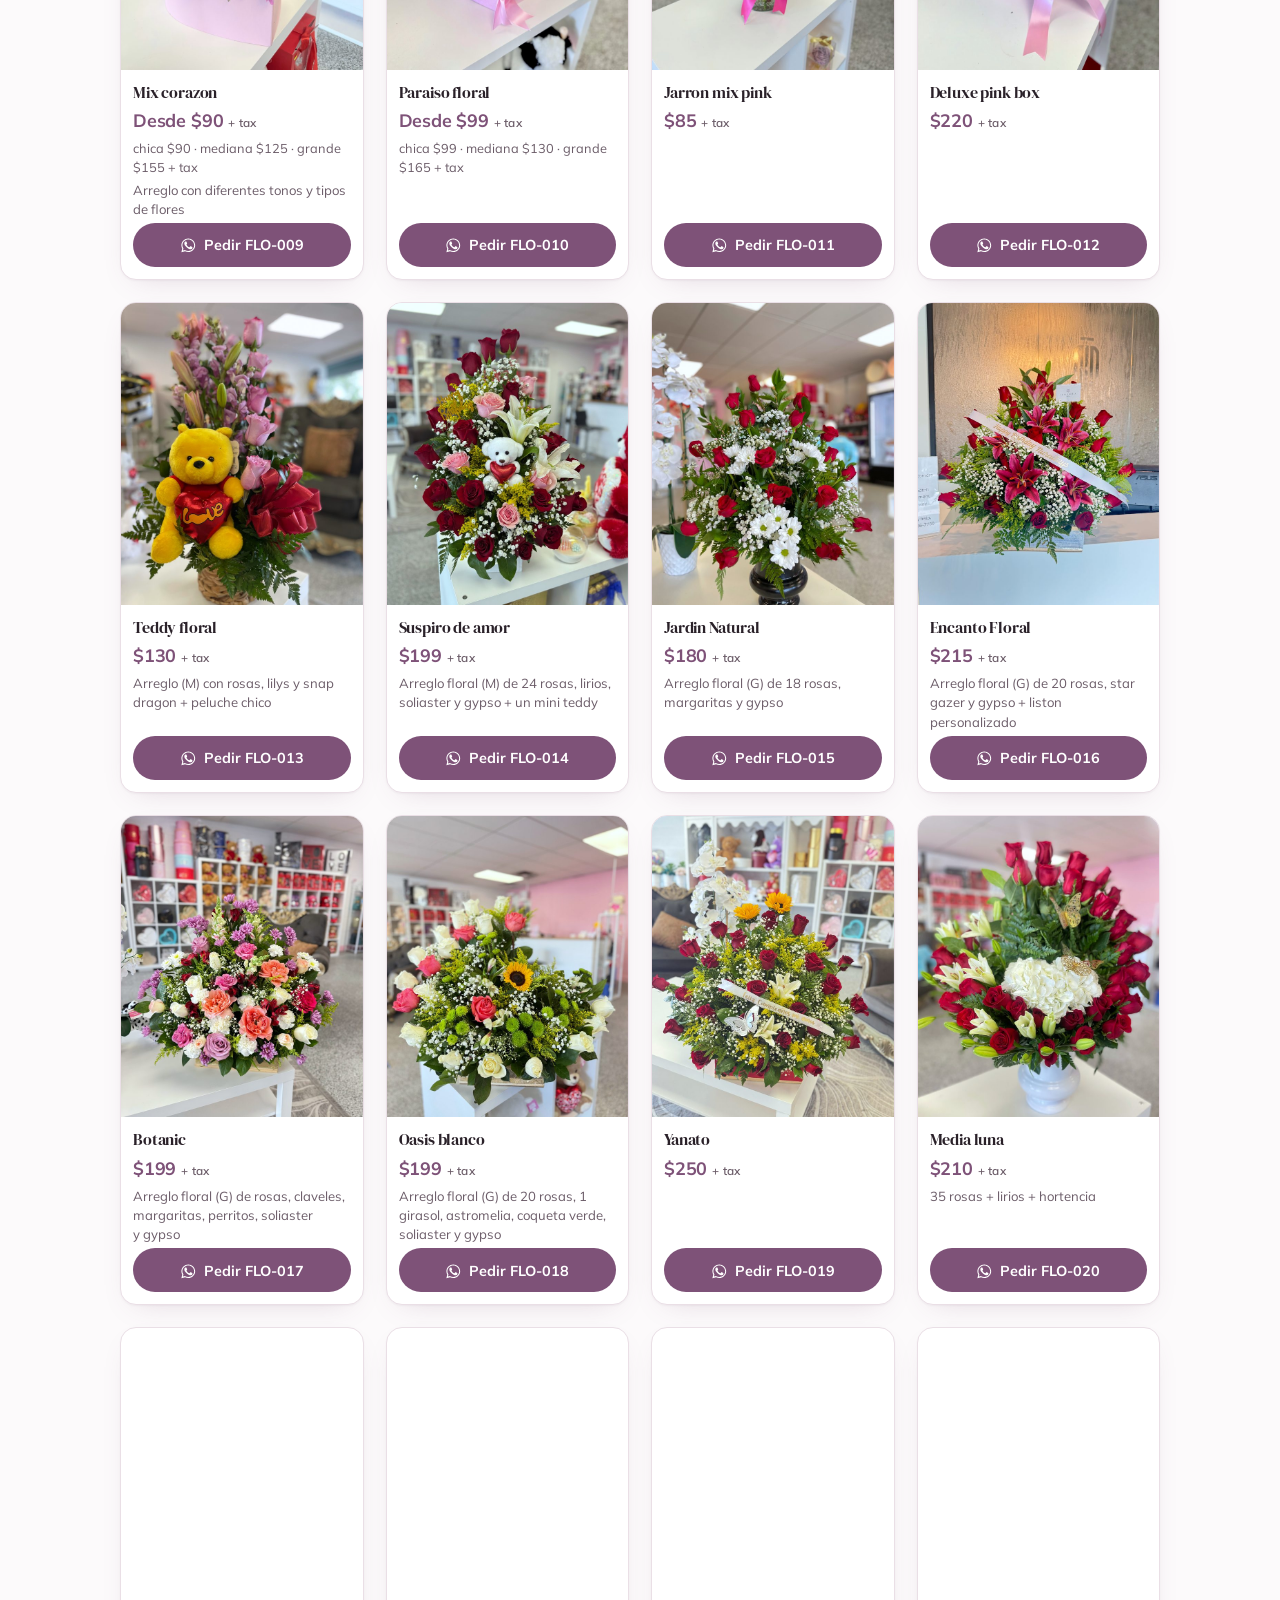
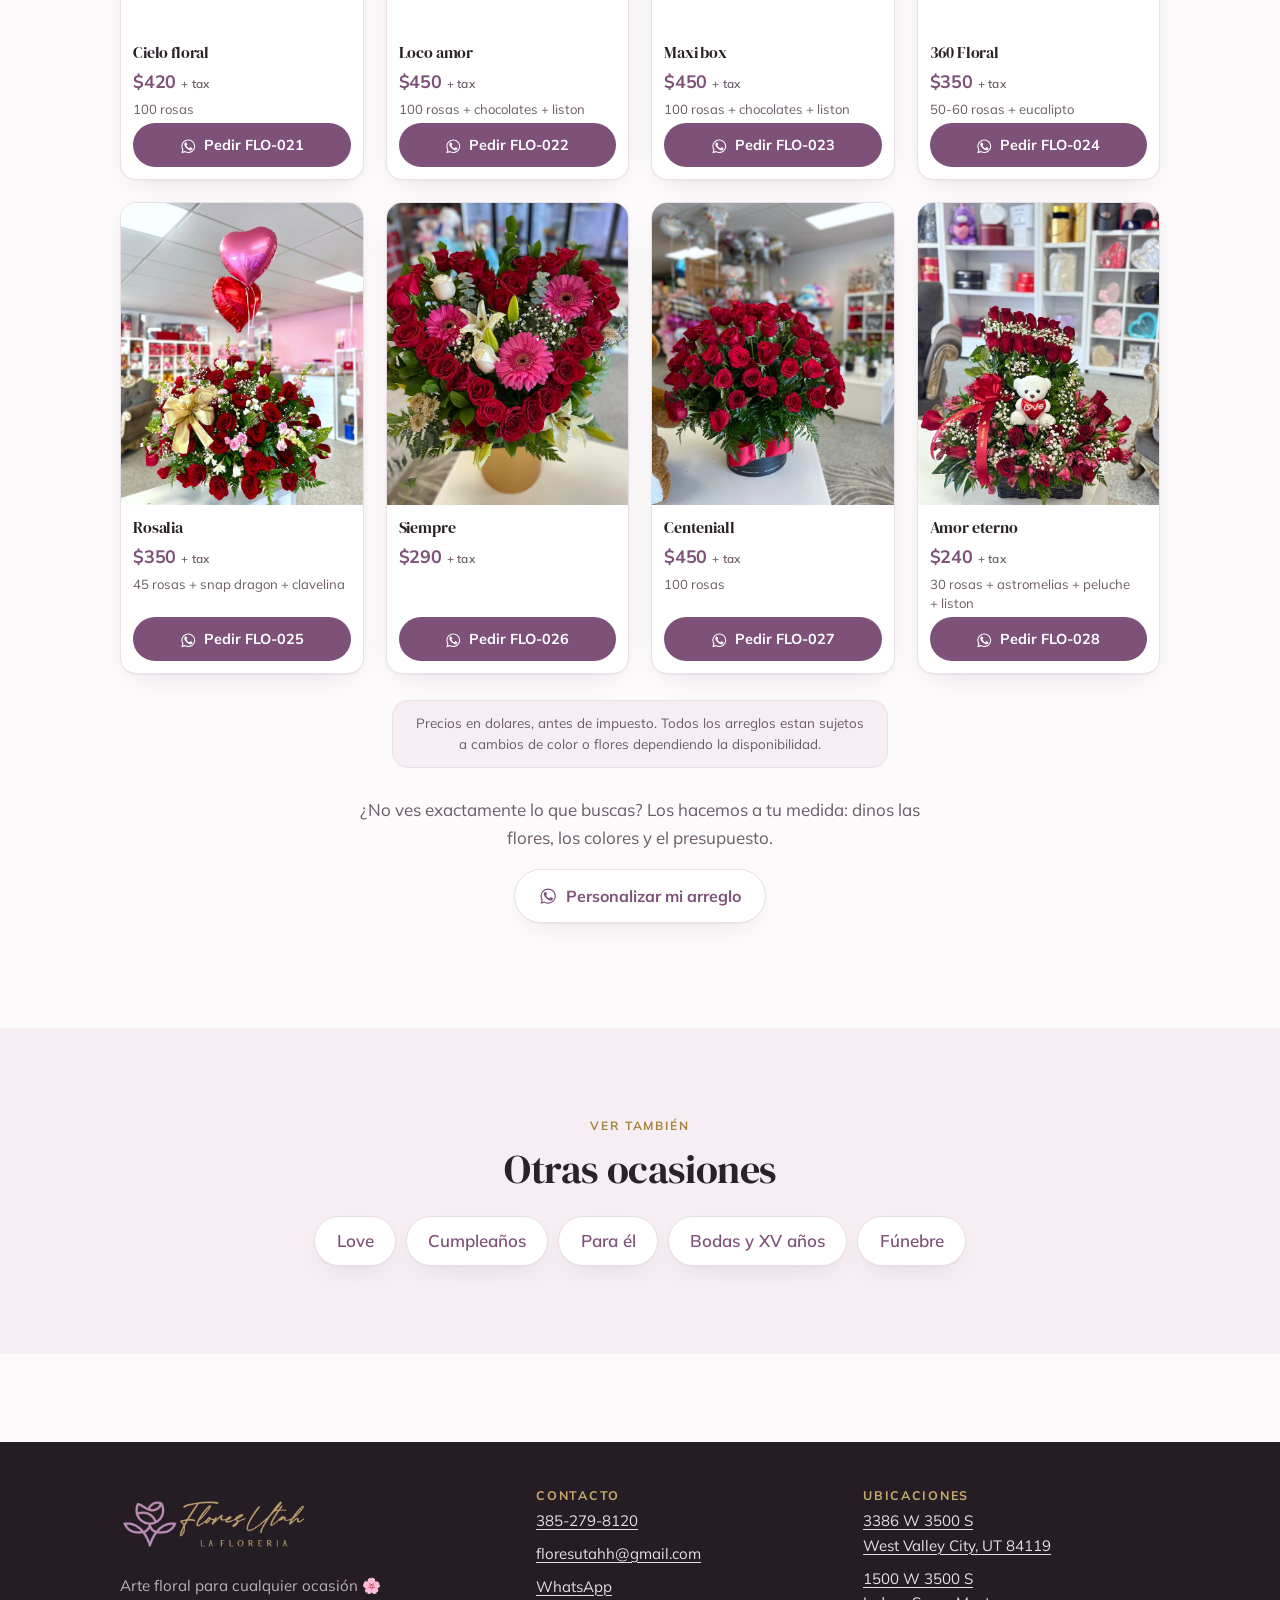
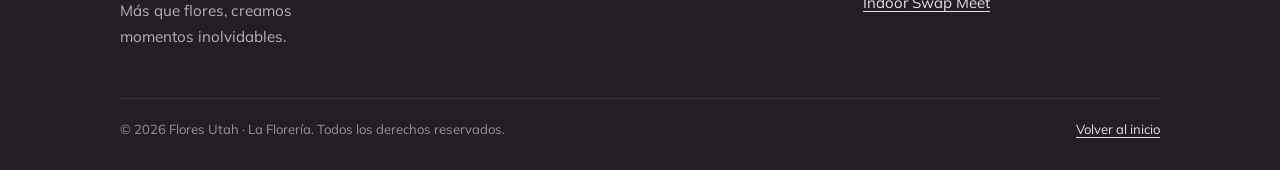
==== commit 4420a797: "Sitio de Flores Utah · 2026-11-05 05:28 UTC · ecff184a8d" ====
--- a/arreglos-en-base/index.html
+++ b/arreglos-en-base/index.html
@@ -15,7 +15,7 @@
 <meta property="og:url" content="https://www.floresutah.com/arreglos-en-base/">
 <meta property="og:title" content="Arreglos florales en base y detalles | Flores Utah, West Valley City">
 <meta property="og:description" content="Arreglos florales en base, con peluche, globos o chocolates, en West Valley City, Utah. Entrega express en 3 horas.">
-<meta property="og:image" content="https://www.floresutah.com/img/cat/detalles-09.jpg">
+<meta property="og:image" content="https://www.floresutah.com/img/cat/flo-017.jpg">
 <meta name="twitter:card" content="summary_large_image">
 <link rel="preconnect" href="https://fonts.googleapis.com">
 <link rel="preconnect" href="https://fonts.gstatic.com" crossorigin>
@@ -55,18 +55,29 @@
  },
  "mainEntity": {
   "@type": "ItemList",
-  "numberOfItems": 14,
+  "numberOfItems": 28,
   "itemListElement": [
    {
     "@type": "ListItem",
     "position": 1,
     "item": {
      "@type": "Product",
-     "name": "Otros detalles — arreglo 1",
-     "image": "https://www.floresutah.com/img/cat/detalles-01.jpg",
-     "brand": {
-      "@type": "Brand",
-      "name": "Flores Utah"
+     "name": "Solitario",
+     "sku": "FLO-001",
+     "image": "https://www.floresutah.com/img/cat/flo-001.jpg",
+     "brand": {
+      "@type": "Brand",
+      "name": "Flores Utah"
+     },
+     "category": "Otros detalles",
+     "offers": {
+      "@type": "Offer",
+      "priceCurrency": "USD",
+      "availability": "https://schema.org/InStock",
+      "seller": {
+       "@id": "https://www.floresutah.com/#negocio"
+      },
+      "price": 28
      }
     }
    },
@@ -75,11 +86,22 @@
     "position": 2,
     "item": {
      "@type": "Product",
-     "name": "Otros detalles — arreglo 2",
-     "image": "https://www.floresutah.com/img/cat/detalles-02.jpg",
-     "brand": {
-      "@type": "Brand",
-      "name": "Flores Utah"
+     "name": "Dozen vase",
+     "sku": "FLO-002",
+     "image": "https://www.floresutah.com/img/cat/flo-002.jpg",
+     "brand": {
+      "@type": "Brand",
+      "name": "Flores Utah"
+     },
+     "category": "Otros detalles",
+     "offers": {
+      "@type": "Offer",
+      "priceCurrency": "USD",
+      "availability": "https://schema.org/InStock",
+      "seller": {
+       "@id": "https://www.floresutah.com/#negocio"
+      },
+      "price": 75
      }
     }
    },
@@ -88,11 +110,22 @@
     "position": 3,
     "item": {
      "@type": "Product",
-     "name": "Otros detalles — arreglo 3",
-     "image": "https://www.floresutah.com/img/cat/detalles-03.jpg",
-     "brand": {
-      "@type": "Brand",
-      "name": "Flores Utah"
+     "name": "Aura Floral",
+     "sku": "FLO-003",
+     "image": "https://www.floresutah.com/img/cat/flo-003.jpg",
+     "brand": {
+      "@type": "Brand",
+      "name": "Flores Utah"
+     },
+     "category": "Otros detalles",
+     "offers": {
+      "@type": "Offer",
+      "priceCurrency": "USD",
+      "availability": "https://schema.org/InStock",
+      "seller": {
+       "@id": "https://www.floresutah.com/#negocio"
+      },
+      "price": 35
      }
     }
    },
@@ -101,11 +134,22 @@
     "position": 4,
     "item": {
      "@type": "Product",
-     "name": "Otros detalles — arreglo 4",
-     "image": "https://www.floresutah.com/img/cat/detalles-04.jpg",
-     "brand": {
-      "@type": "Brand",
-      "name": "Flores Utah"
+     "name": "Floral happiness",
+     "sku": "FLO-004",
+     "image": "https://www.floresutah.com/img/cat/flo-004.jpg",
+     "brand": {
+      "@type": "Brand",
+      "name": "Flores Utah"
+     },
+     "category": "Otros detalles",
+     "offers": {
+      "@type": "Offer",
+      "priceCurrency": "USD",
+      "availability": "https://schema.org/InStock",
+      "seller": {
+       "@id": "https://www.floresutah.com/#negocio"
+      },
+      "price": 135
      }
     }
    },
@@ -114,11 +158,24 @@
     "position": 5,
     "item": {
      "@type": "Product",
-     "name": "Otros detalles — arreglo 5",
-     "image": "https://www.floresutah.com/img/cat/detalles-05.jpg",
-     "brand": {
-      "@type": "Brand",
-      "name": "Flores Utah"
+     "name": "Cielo floral",
+     "sku": "FLO-005",
+     "image": "https://www.floresutah.com/img/cat/flo-005.jpg",
+     "brand": {
+      "@type": "Brand",
+      "name": "Flores Utah"
+     },
+     "category": "Otros detalles",
+     "offers": {
+      "@type": "AggregateOffer",
+      "priceCurrency": "USD",
+      "availability": "https://schema.org/InStock",
+      "seller": {
+       "@id": "https://www.floresutah.com/#negocio"
+      },
+      "lowPrice": 120,
+      "highPrice": 185,
+      "offerCount": 3
      }
     }
    },
@@ -127,11 +184,24 @@
     "position": 6,
     "item": {
      "@type": "Product",
-     "name": "Otros detalles — arreglo 6",
-     "image": "https://www.floresutah.com/img/cat/detalles-06.jpg",
-     "brand": {
-      "@type": "Brand",
-      "name": "Flores Utah"
+     "name": "Paraiso floral",
+     "sku": "FLO-006",
+     "image": "https://www.floresutah.com/img/cat/flo-006.jpg",
+     "brand": {
+      "@type": "Brand",
+      "name": "Flores Utah"
+     },
+     "category": "Otros detalles",
+     "offers": {
+      "@type": "AggregateOffer",
+      "priceCurrency": "USD",
+      "availability": "https://schema.org/InStock",
+      "seller": {
+       "@id": "https://www.floresutah.com/#negocio"
+      },
+      "lowPrice": 120,
+      "highPrice": 185,
+      "offerCount": 3
      }
     }
    },
@@ -140,11 +210,22 @@
     "position": 7,
     "item": {
      "@type": "Product",
-     "name": "Otros detalles — arreglo 7",
-     "image": "https://www.floresutah.com/img/cat/detalles-07.jpg",
-     "brand": {
-      "@type": "Brand",
-      "name": "Flores Utah"
+     "name": "Love you box",
+     "sku": "FLO-007",
+     "image": "https://www.floresutah.com/img/cat/flo-007.jpg",
+     "brand": {
+      "@type": "Brand",
+      "name": "Flores Utah"
+     },
+     "category": "Otros detalles",
+     "offers": {
+      "@type": "Offer",
+      "priceCurrency": "USD",
+      "availability": "https://schema.org/InStock",
+      "seller": {
+       "@id": "https://www.floresutah.com/#negocio"
+      },
+      "price": 180
      }
     }
    },
@@ -153,11 +234,23 @@
     "position": 8,
     "item": {
      "@type": "Product",
-     "name": "Otros detalles — arreglo 8",
-     "image": "https://www.floresutah.com/img/cat/detalles-08.jpg",
-     "brand": {
-      "@type": "Brand",
-      "name": "Flores Utah"
+     "name": "Pink heart box",
+     "sku": "FLO-008",
+     "image": "https://www.floresutah.com/img/cat/flo-008.jpg",
+     "brand": {
+      "@type": "Brand",
+      "name": "Flores Utah"
+     },
+     "category": "Otros detalles",
+     "description": "caja floral mixta",
+     "offers": {
+      "@type": "Offer",
+      "priceCurrency": "USD",
+      "availability": "https://schema.org/InStock",
+      "seller": {
+       "@id": "https://www.floresutah.com/#negocio"
+      },
+      "price": 95
      }
     }
    },
@@ -166,11 +259,25 @@
     "position": 9,
     "item": {
      "@type": "Product",
-     "name": "Otros detalles — arreglo 9",
-     "image": "https://www.floresutah.com/img/cat/detalles-09.jpg",
-     "brand": {
-      "@type": "Brand",
-      "name": "Flores Utah"
+     "name": "Mix corazon",
+     "sku": "FLO-009",
+     "image": "https://www.floresutah.com/img/cat/flo-009.jpg",
+     "brand": {
+      "@type": "Brand",
+      "name": "Flores Utah"
+     },
+     "category": "Otros detalles",
+     "description": "Arreglo con diferentes tonos y tipos de flores",
+     "offers": {
+      "@type": "AggregateOffer",
+      "priceCurrency": "USD",
+      "availability": "https://schema.org/InStock",
+      "seller": {
+       "@id": "https://www.floresutah.com/#negocio"
+      },
+      "lowPrice": 90,
+      "highPrice": 155,
+      "offerCount": 3
      }
     }
    },
@@ -179,11 +286,24 @@
     "position": 10,
     "item": {
      "@type": "Product",
-     "name": "Otros detalles — arreglo 10",
-     "image": "https://www.floresutah.com/img/cat/detalles-10.jpg",
-     "brand": {
-      "@type": "Brand",
-      "name": "Flores Utah"
+     "name": "Paraiso floral",
+     "sku": "FLO-010",
+     "image": "https://www.floresutah.com/img/cat/flo-010.jpg",
+     "brand": {
+      "@type": "Brand",
+      "name": "Flores Utah"
+     },
+     "category": "Otros detalles",
+     "offers": {
+      "@type": "AggregateOffer",
+      "priceCurrency": "USD",
+      "availability": "https://schema.org/InStock",
+      "seller": {
+       "@id": "https://www.floresutah.com/#negocio"
+      },
+      "lowPrice": 99,
+      "highPrice": 165,
+      "offerCount": 3
      }
     }
    },
@@ -192,11 +312,22 @@
     "position": 11,
     "item": {
      "@type": "Product",
-     "name": "Otros detalles — arreglo 11",
-     "image": "https://www.floresutah.com/img/cat/detalles-11.jpg",
-     "brand": {
-      "@type": "Brand",
-      "name": "Flores Utah"
+     "name": "Jarron mix pink",
+     "sku": "FLO-011",
+     "image": "https://www.floresutah.com/img/cat/flo-011.jpg",
+     "brand": {
+      "@type": "Brand",
+      "name": "Flores Utah"
+     },
+     "category": "Otros detalles",
+     "offers": {
+      "@type": "Offer",
+      "priceCurrency": "USD",
+      "availability": "https://schema.org/InStock",
+      "seller": {
+       "@id": "https://www.floresutah.com/#negocio"
+      },
+      "price": 85
      }
     }
    },
@@ -205,11 +336,22 @@
     "position": 12,
     "item": {
      "@type": "Product",
-     "name": "Otros detalles — arreglo 12",
-     "image": "https://www.floresutah.com/img/cat/detalles-12.jpg",
-     "brand": {
-      "@type": "Brand",
-      "name": "Flores Utah"
+     "name": "Deluxe pink box",
+     "sku": "FLO-012",
+     "image": "https://www.floresutah.com/img/cat/flo-012.jpg",
+     "brand": {
+      "@type": "Brand",
+      "name": "Flores Utah"
+     },
+     "category": "Otros detalles",
+     "offers": {
+      "@type": "Offer",
+      "priceCurrency": "USD",
+      "availability": "https://schema.org/InStock",
+      "seller": {
+       "@id": "https://www.floresutah.com/#negocio"
+      },
+      "price": 220
      }
     }
    },
@@ -218,11 +360,23 @@
     "position": 13,
     "item": {
      "@type": "Product",
-     "name": "Otros detalles — arreglo 13",
-     "image": "https://www.floresutah.com/img/cat/detalles-13.jpg",
-     "brand": {
-      "@type": "Brand",
-      "name": "Flores Utah"
+     "name": "Teddy floral",
+     "sku": "FLO-013",
+     "image": "https://www.floresutah.com/img/cat/flo-013.jpg",
+     "brand": {
+      "@type": "Brand",
+      "name": "Flores Utah"
+     },
+     "category": "Otros detalles",
+     "description": "Arreglo (M) con rosas, lilys y snap dragon + peluche chico",
+     "offers": {
+      "@type": "Offer",
+      "priceCurrency": "USD",
+      "availability": "https://schema.org/InStock",
+      "seller": {
+       "@id": "https://www.floresutah.com/#negocio"
+      },
+      "price": 130
      }
     }
    },
@@ -231,11 +385,371 @@
     "position": 14,
     "item": {
      "@type": "Product",
-     "name": "Otros detalles — arreglo 14",
-     "image": "https://www.floresutah.com/img/cat/detalles-14.jpg",
-     "brand": {
-      "@type": "Brand",
-      "name": "Flores Utah"
+     "name": "Suspiro de amor",
+     "sku": "FLO-014",
+     "image": "https://www.floresutah.com/img/cat/flo-014.jpg",
+     "brand": {
+      "@type": "Brand",
+      "name": "Flores Utah"
+     },
+     "category": "Otros detalles",
+     "description": "Arreglo floral (M) de 24 rosas, lirios, soliaster y gypso + un mini teddy",
+     "offers": {
+      "@type": "Offer",
+      "priceCurrency": "USD",
+      "availability": "https://schema.org/InStock",
+      "seller": {
+       "@id": "https://www.floresutah.com/#negocio"
+      },
+      "price": 199
+     }
+    }
+   },
+   {
+    "@type": "ListItem",
+    "position": 15,
+    "item": {
+     "@type": "Product",
+     "name": "Jardin Natural",
+     "sku": "FLO-015",
+     "image": "https://www.floresutah.com/img/cat/flo-015.jpg",
+     "brand": {
+      "@type": "Brand",
+      "name": "Flores Utah"
+     },
+     "category": "Otros detalles",
+     "description": "Arreglo floral (G) de 18 rosas, margaritas y gypso",
+     "offers": {
+      "@type": "Offer",
+      "priceCurrency": "USD",
+      "availability": "https://schema.org/InStock",
+      "seller": {
+       "@id": "https://www.floresutah.com/#negocio"
+      },
+      "price": 180
+     }
+    }
+   },
+   {
+    "@type": "ListItem",
+    "position": 16,
+    "item": {
+     "@type": "Product",
+     "name": "Encanto Floral",
+     "sku": "FLO-016",
+     "image": "https://www.floresutah.com/img/cat/flo-016.jpg",
+     "brand": {
+      "@type": "Brand",
+      "name": "Flores Utah"
+     },
+     "category": "Otros detalles",
+     "description": "Arreglo floral (G) de 20 rosas, star gazer y gypso + liston personalizado",
+     "offers": {
+      "@type": "Offer",
+      "priceCurrency": "USD",
+      "availability": "https://schema.org/InStock",
+      "seller": {
+       "@id": "https://www.floresutah.com/#negocio"
+      },
+      "price": 215
+     }
+    }
+   },
+   {
+    "@type": "ListItem",
+    "position": 17,
+    "item": {
+     "@type": "Product",
+     "name": "Botanic",
+     "sku": "FLO-017",
+     "image": "https://www.floresutah.com/img/cat/flo-017.jpg",
+     "brand": {
+      "@type": "Brand",
+      "name": "Flores Utah"
+     },
+     "category": "Otros detalles",
+     "description": "Arreglo floral (G) de rosas, claveles, margaritas, perritos, soliaster y gypso",
+     "offers": {
+      "@type": "Offer",
+      "priceCurrency": "USD",
+      "availability": "https://schema.org/InStock",
+      "seller": {
+       "@id": "https://www.floresutah.com/#negocio"
+      },
+      "price": 199
+     }
+    }
+   },
+   {
+    "@type": "ListItem",
+    "position": 18,
+    "item": {
+     "@type": "Product",
+     "name": "Oasis blanco",
+     "sku": "FLO-018",
+     "image": "https://www.floresutah.com/img/cat/flo-018.jpg",
+     "brand": {
+      "@type": "Brand",
+      "name": "Flores Utah"
+     },
+     "category": "Otros detalles",
+     "description": "Arreglo floral (G) de 20 rosas, 1 girasol, astromelia, coqueta verde, soliaster y gypso",
+     "offers": {
+      "@type": "Offer",
+      "priceCurrency": "USD",
+      "availability": "https://schema.org/InStock",
+      "seller": {
+       "@id": "https://www.floresutah.com/#negocio"
+      },
+      "price": 199
+     }
+    }
+   },
+   {
+    "@type": "ListItem",
+    "position": 19,
+    "item": {
+     "@type": "Product",
+     "name": "Yanato",
+     "sku": "FLO-019",
+     "image": "https://www.floresutah.com/img/cat/flo-019.jpg",
+     "brand": {
+      "@type": "Brand",
+      "name": "Flores Utah"
+     },
+     "category": "Otros detalles",
+     "offers": {
+      "@type": "Offer",
+      "priceCurrency": "USD",
+      "availability": "https://schema.org/InStock",
+      "seller": {
+       "@id": "https://www.floresutah.com/#negocio"
+      },
+      "price": 250
+     }
+    }
+   },
+   {
+    "@type": "ListItem",
+    "position": 20,
+    "item": {
+     "@type": "Product",
+     "name": "Media luna",
+     "sku": "FLO-020",
+     "image": "https://www.floresutah.com/img/cat/flo-020.jpg",
+     "brand": {
+      "@type": "Brand",
+      "name": "Flores Utah"
+     },
+     "category": "Otros detalles",
+     "description": "35 rosas + lirios + hortencia",
+     "offers": {
+      "@type": "Offer",
+      "priceCurrency": "USD",
+      "availability": "https://schema.org/InStock",
+      "seller": {
+       "@id": "https://www.floresutah.com/#negocio"
+      },
+      "price": 210
+     }
+    }
+   },
+   {
+    "@type": "ListItem",
+    "position": 21,
+    "item": {
+     "@type": "Product",
+     "name": "Cielo floral",
+     "sku": "FLO-021",
+     "image": "https://www.floresutah.com/img/cat/flo-021.jpg",
+     "brand": {
+      "@type": "Brand",
+      "name": "Flores Utah"
+     },
+     "category": "Otros detalles",
+     "description": "100 rosas",
+     "offers": {
+      "@type": "Offer",
+      "priceCurrency": "USD",
+      "availability": "https://schema.org/InStock",
+      "seller": {
+       "@id": "https://www.floresutah.com/#negocio"
+      },
+      "price": 420
+     }
+    }
+   },
+   {
+    "@type": "ListItem",
+    "position": 22,
+    "item": {
+     "@type": "Product",
+     "name": "Loco amor",
+     "sku": "FLO-022",
+     "image": "https://www.floresutah.com/img/cat/flo-022.jpg",
+     "brand": {
+      "@type": "Brand",
+      "name": "Flores Utah"
+     },
+     "category": "Otros detalles",
+     "description": "100 rosas + chocolates + liston",
+     "offers": {
+      "@type": "Offer",
+      "priceCurrency": "USD",
+      "availability": "https://schema.org/InStock",
+      "seller": {
+       "@id": "https://www.floresutah.com/#negocio"
+      },
+      "price": 450
+     }
+    }
+   },
+   {
+    "@type": "ListItem",
+    "position": 23,
+    "item": {
+     "@type": "Product",
+     "name": "Maxi box",
+     "sku": "FLO-023",
+     "image": "https://www.floresutah.com/img/cat/flo-023.jpg",
+     "brand": {
+      "@type": "Brand",
+      "name": "Flores Utah"
+     },
+     "category": "Otros detalles",
+     "description": "100 rosas + chocolates + liston",
+     "offers": {
+      "@type": "Offer",
+      "priceCurrency": "USD",
+      "availability": "https://schema.org/InStock",
+      "seller": {
+       "@id": "https://www.floresutah.com/#negocio"
+      },
+      "price": 450
+     }
+    }
+   },
+   {
+    "@type": "ListItem",
+    "position": 24,
+    "item": {
+     "@type": "Product",
+     "name": "360 Floral",
+     "sku": "FLO-024",
+     "image": "https://www.floresutah.com/img/cat/flo-024.jpg",
+     "brand": {
+      "@type": "Brand",
+      "name": "Flores Utah"
+     },
+     "category": "Otros detalles",
+     "description": "50-60 rosas + eucalipto",
+     "offers": {
+      "@type": "Offer",
+      "priceCurrency": "USD",
+      "availability": "https://schema.org/InStock",
+      "seller": {
+       "@id": "https://www.floresutah.com/#negocio"
+      },
+      "price": 350
+     }
+    }
+   },
+   {
+    "@type": "ListItem",
+    "position": 25,
+    "item": {
+     "@type": "Product",
+     "name": "Rosalia",
+     "sku": "FLO-025",
+     "image": "https://www.floresutah.com/img/cat/flo-025.jpg",
+     "brand": {
+      "@type": "Brand",
+      "name": "Flores Utah"
+     },
+     "category": "Otros detalles",
+     "description": "45 rosas + snap dragon + clavelina",
+     "offers": {
+      "@type": "Offer",
+      "priceCurrency": "USD",
+      "availability": "https://schema.org/InStock",
+      "seller": {
+       "@id": "https://www.floresutah.com/#negocio"
+      },
+      "price": 350
+     }
+    }
+   },
+   {
+    "@type": "ListItem",
+    "position": 26,
+    "item": {
+     "@type": "Product",
+     "name": "Siempre",
+     "sku": "FLO-026",
+     "image": "https://www.floresutah.com/img/cat/flo-026.jpg",
+     "brand": {
+      "@type": "Brand",
+      "name": "Flores Utah"
+     },
+     "category": "Otros detalles",
+     "offers": {
+      "@type": "Offer",
+      "priceCurrency": "USD",
+      "availability": "https://schema.org/InStock",
+      "seller": {
+       "@id": "https://www.floresutah.com/#negocio"
+      },
+      "price": 290
+     }
+    }
+   },
+   {
+    "@type": "ListItem",
+    "position": 27,
+    "item": {
+     "@type": "Product",
+     "name": "Centeniall",
+     "sku": "FLO-027",
+     "image": "https://www.floresutah.com/img/cat/flo-027.jpg",
+     "brand": {
+      "@type": "Brand",
+      "name": "Flores Utah"
+     },
+     "category": "Otros detalles",
+     "description": "100 rosas",
+     "offers": {
+      "@type": "Offer",
+      "priceCurrency": "USD",
+      "availability": "https://schema.org/InStock",
+      "seller": {
+       "@id": "https://www.floresutah.com/#negocio"
+      },
+      "price": 450
+     }
+    }
+   },
+   {
+    "@type": "ListItem",
+    "position": 28,
+    "item": {
+     "@type": "Product",
+     "name": "Amor eterno",
+     "sku": "FLO-028",
+     "image": "https://www.floresutah.com/img/cat/flo-028.jpg",
+     "brand": {
+      "@type": "Brand",
+      "name": "Flores Utah"
+     },
+     "category": "Otros detalles",
+     "description": "30 rosas + astromelias + peluche + liston",
+     "offers": {
+      "@type": "Offer",
+      "priceCurrency": "USD",
+      "availability": "https://schema.org/InStock",
+      "seller": {
+       "@id": "https://www.floresutah.com/#negocio"
+      },
+      "price": 240
      }
     }
    }
@@ -268,7 +782,7 @@
       <a href="../#ubicacion">Ubicación</a>
       <a href="../#contacto">Contacto</a>
     </nav>
-    <a class="btn btn--principal" href="https://wa.me/13852798120?text=Hola Flores Utah %F0%9F%8C%B8 Quiero un arreglo en base." rel="noopener">
+    <a class="btn btn--principal" href="https://wa.me/13852798120?text=Hola%20Flores%20Utah%20%F0%9F%8C%B8%20Quiero%20un%20arreglo%20en%20base." rel="noopener">
       <svg class="ico" aria-hidden="true"><use href="#i-wa"></use></svg>Ordenar
     </a>
   </div>
@@ -285,7 +799,7 @@
       <h1>El detalle que le cambia el día a alguien</h1>
       <p class="plomo" style="max-width:58ch;margin-inline:auto">Arreglos montados en base, listos para poner en una mesa o en un escritorio. Con peluche, globos o chocolates si quieres.</p>
       <p class="plomo" style="font-size:.94rem">
-        14 arreglos · Entrega express en 3 horas en West Valley City y alrededores
+        28 arreglos · desde $28 + tax · Entrega express en 3 horas en West Valley City y alrededores
       </p>
     </div>
   </section>
@@ -294,118 +808,251 @@
     <div class="env">
       <div class="piezas">
         <figure class="pieza">
-          <img src="../img/cat/detalles-01.jpg" width="900" height="1125" loading="lazy" decoding="async" alt="Otros detalles — arreglo floral 1 de Flores Utah, West Valley City">
-          <figcaption>
-            <a class="btn btn--principal" href="https://wa.me/13852798120?text=Hola Flores Utah %F0%9F%8C%B8 Quiero un arreglo en base%20%28foto%201%29." rel="noopener">
-              <svg class="ico" aria-hidden="true"><use href="#i-wa"></use></svg>Pedir este
-            </a>
-          </figcaption>
-        </figure>
-        <figure class="pieza">
-          <img src="../img/cat/detalles-02.jpg" width="900" height="1125" loading="lazy" decoding="async" alt="Otros detalles — arreglo floral 2 de Flores Utah, West Valley City">
-          <figcaption>
-            <a class="btn btn--principal" href="https://wa.me/13852798120?text=Hola Flores Utah %F0%9F%8C%B8 Quiero un arreglo en base%20%28foto%202%29." rel="noopener">
-              <svg class="ico" aria-hidden="true"><use href="#i-wa"></use></svg>Pedir este
-            </a>
-          </figcaption>
-        </figure>
-        <figure class="pieza">
-          <img src="../img/cat/detalles-03.jpg" width="900" height="1125" loading="lazy" decoding="async" alt="Otros detalles — arreglo floral 3 de Flores Utah, West Valley City">
-          <figcaption>
-            <a class="btn btn--principal" href="https://wa.me/13852798120?text=Hola Flores Utah %F0%9F%8C%B8 Quiero un arreglo en base%20%28foto%203%29." rel="noopener">
-              <svg class="ico" aria-hidden="true"><use href="#i-wa"></use></svg>Pedir este
-            </a>
-          </figcaption>
-        </figure>
-        <figure class="pieza">
-          <img src="../img/cat/detalles-04.jpg" width="900" height="1125" loading="lazy" decoding="async" alt="Otros detalles — arreglo floral 4 de Flores Utah, West Valley City">
-          <figcaption>
-            <a class="btn btn--principal" href="https://wa.me/13852798120?text=Hola Flores Utah %F0%9F%8C%B8 Quiero un arreglo en base%20%28foto%204%29." rel="noopener">
-              <svg class="ico" aria-hidden="true"><use href="#i-wa"></use></svg>Pedir este
-            </a>
-          </figcaption>
-        </figure>
-        <figure class="pieza">
-          <img src="../img/cat/detalles-05.jpg" width="900" height="1125" loading="lazy" decoding="async" alt="Otros detalles — arreglo floral 5 de Flores Utah, West Valley City">
-          <figcaption>
-            <a class="btn btn--principal" href="https://wa.me/13852798120?text=Hola Flores Utah %F0%9F%8C%B8 Quiero un arreglo en base%20%28foto%205%29." rel="noopener">
-              <svg class="ico" aria-hidden="true"><use href="#i-wa"></use></svg>Pedir este
-            </a>
-          </figcaption>
-        </figure>
-        <figure class="pieza">
-          <img src="../img/cat/detalles-06.jpg" width="900" height="1125" loading="lazy" decoding="async" alt="Otros detalles — arreglo floral 6 de Flores Utah, West Valley City">
-          <figcaption>
-            <a class="btn btn--principal" href="https://wa.me/13852798120?text=Hola Flores Utah %F0%9F%8C%B8 Quiero un arreglo en base%20%28foto%206%29." rel="noopener">
-              <svg class="ico" aria-hidden="true"><use href="#i-wa"></use></svg>Pedir este
-            </a>
-          </figcaption>
-        </figure>
-        <figure class="pieza">
-          <img src="../img/cat/detalles-07.jpg" width="900" height="1125" loading="lazy" decoding="async" alt="Otros detalles — arreglo floral 7 de Flores Utah, West Valley City">
-          <figcaption>
-            <a class="btn btn--principal" href="https://wa.me/13852798120?text=Hola Flores Utah %F0%9F%8C%B8 Quiero un arreglo en base%20%28foto%207%29." rel="noopener">
-              <svg class="ico" aria-hidden="true"><use href="#i-wa"></use></svg>Pedir este
-            </a>
-          </figcaption>
-        </figure>
-        <figure class="pieza">
-          <img src="../img/cat/detalles-08.jpg" width="900" height="1125" loading="lazy" decoding="async" alt="Otros detalles — arreglo floral 8 de Flores Utah, West Valley City">
-          <figcaption>
-            <a class="btn btn--principal" href="https://wa.me/13852798120?text=Hola Flores Utah %F0%9F%8C%B8 Quiero un arreglo en base%20%28foto%208%29." rel="noopener">
-              <svg class="ico" aria-hidden="true"><use href="#i-wa"></use></svg>Pedir este
-            </a>
-          </figcaption>
-        </figure>
-        <figure class="pieza">
-          <img src="../img/cat/detalles-09.jpg" width="900" height="1125" loading="lazy" decoding="async" alt="Otros detalles — arreglo floral 9 de Flores Utah, West Valley City">
-          <figcaption>
-            <a class="btn btn--principal" href="https://wa.me/13852798120?text=Hola Flores Utah %F0%9F%8C%B8 Quiero un arreglo en base%20%28foto%209%29." rel="noopener">
-              <svg class="ico" aria-hidden="true"><use href="#i-wa"></use></svg>Pedir este
-            </a>
-          </figcaption>
-        </figure>
-        <figure class="pieza">
-          <img src="../img/cat/detalles-10.jpg" width="900" height="1125" loading="lazy" decoding="async" alt="Otros detalles — arreglo floral 10 de Flores Utah, West Valley City">
-          <figcaption>
-            <a class="btn btn--principal" href="https://wa.me/13852798120?text=Hola Flores Utah %F0%9F%8C%B8 Quiero un arreglo en base%20%28foto%2010%29." rel="noopener">
-              <svg class="ico" aria-hidden="true"><use href="#i-wa"></use></svg>Pedir este
-            </a>
-          </figcaption>
-        </figure>
-        <figure class="pieza">
-          <img src="../img/cat/detalles-11.jpg" width="900" height="1125" loading="lazy" decoding="async" alt="Otros detalles — arreglo floral 11 de Flores Utah, West Valley City">
-          <figcaption>
-            <a class="btn btn--principal" href="https://wa.me/13852798120?text=Hola Flores Utah %F0%9F%8C%B8 Quiero un arreglo en base%20%28foto%2011%29." rel="noopener">
-              <svg class="ico" aria-hidden="true"><use href="#i-wa"></use></svg>Pedir este
-            </a>
-          </figcaption>
-        </figure>
-        <figure class="pieza">
-          <img src="../img/cat/detalles-12.jpg" width="900" height="1125" loading="lazy" decoding="async" alt="Otros detalles — arreglo floral 12 de Flores Utah, West Valley City">
-          <figcaption>
-            <a class="btn btn--principal" href="https://wa.me/13852798120?text=Hola Flores Utah %F0%9F%8C%B8 Quiero un arreglo en base%20%28foto%2012%29." rel="noopener">
-              <svg class="ico" aria-hidden="true"><use href="#i-wa"></use></svg>Pedir este
-            </a>
-          </figcaption>
-        </figure>
-        <figure class="pieza">
-          <img src="../img/cat/detalles-13.jpg" width="900" height="1125" loading="lazy" decoding="async" alt="Otros detalles — arreglo floral 13 de Flores Utah, West Valley City">
-          <figcaption>
-            <a class="btn btn--principal" href="https://wa.me/13852798120?text=Hola Flores Utah %F0%9F%8C%B8 Quiero un arreglo en base%20%28foto%2013%29." rel="noopener">
-              <svg class="ico" aria-hidden="true"><use href="#i-wa"></use></svg>Pedir este
-            </a>
-          </figcaption>
-        </figure>
-        <figure class="pieza">
-          <img src="../img/cat/detalles-14.jpg" width="900" height="1125" loading="lazy" decoding="async" alt="Otros detalles — arreglo floral 14 de Flores Utah, West Valley City">
-          <figcaption>
-            <a class="btn btn--principal" href="https://wa.me/13852798120?text=Hola Flores Utah %F0%9F%8C%B8 Quiero un arreglo en base%20%28foto%2014%29." rel="noopener">
-              <svg class="ico" aria-hidden="true"><use href="#i-wa"></use></svg>Pedir este
-            </a>
+          <img src="../img/cat/flo-001.jpg" width="700" height="875" loading="eager" decoding="async" alt="Solitario — otros detalles, arreglo floral de Flores Utah en West Valley City">
+          <figcaption>
+            <h3 class="pieza__nombre">Solitario</h3>
+            <p class="pieza__precio">$28 <span>+ tax</span></p>
+            <a class="btn btn--principal" href="https://wa.me/13852798120?text=Hola%20Flores%20Utah%20%F0%9F%8C%B8%20Quiero%20un%20arreglo%20en%20base%3A%20FLO-001%20%28Solitario%29." rel="noopener"><svg class="ico" aria-hidden="true"><use href="#i-wa"></use></svg>Pedir FLO-001</a>
+          </figcaption>
+        </figure>
+        <figure class="pieza">
+          <img src="../img/cat/flo-002.jpg" width="700" height="875" loading="eager" decoding="async" alt="Dozen vase — otros detalles, arreglo floral de Flores Utah en West Valley City">
+          <figcaption>
+            <h3 class="pieza__nombre">Dozen vase</h3>
+            <p class="pieza__precio">$75 <span>+ tax</span></p>
+            <a class="btn btn--principal" href="https://wa.me/13852798120?text=Hola%20Flores%20Utah%20%F0%9F%8C%B8%20Quiero%20un%20arreglo%20en%20base%3A%20FLO-002%20%28Dozen%20vase%29." rel="noopener"><svg class="ico" aria-hidden="true"><use href="#i-wa"></use></svg>Pedir FLO-002</a>
+          </figcaption>
+        </figure>
+        <figure class="pieza">
+          <img src="../img/cat/flo-003.jpg" width="700" height="875" loading="eager" decoding="async" alt="Aura Floral — otros detalles, arreglo floral de Flores Utah en West Valley City">
+          <figcaption>
+            <h3 class="pieza__nombre">Aura Floral</h3>
+            <p class="pieza__precio">$35 <span>+ tax</span></p>
+            <a class="btn btn--principal" href="https://wa.me/13852798120?text=Hola%20Flores%20Utah%20%F0%9F%8C%B8%20Quiero%20un%20arreglo%20en%20base%3A%20FLO-003%20%28Aura%20Floral%29." rel="noopener"><svg class="ico" aria-hidden="true"><use href="#i-wa"></use></svg>Pedir FLO-003</a>
+          </figcaption>
+        </figure>
+        <figure class="pieza">
+          <img src="../img/cat/flo-004.jpg" width="700" height="875" loading="eager" decoding="async" alt="Floral happiness — otros detalles, arreglo floral de Flores Utah en West Valley City">
+          <figcaption>
+            <h3 class="pieza__nombre">Floral happiness</h3>
+            <p class="pieza__precio">$135 <span>+ tax</span></p>
+            <a class="btn btn--principal" href="https://wa.me/13852798120?text=Hola%20Flores%20Utah%20%F0%9F%8C%B8%20Quiero%20un%20arreglo%20en%20base%3A%20FLO-004%20%28Floral%20happiness%29." rel="noopener"><svg class="ico" aria-hidden="true"><use href="#i-wa"></use></svg>Pedir FLO-004</a>
+          </figcaption>
+        </figure>
+        <figure class="pieza">
+          <img src="../img/cat/flo-005.jpg" width="700" height="875" loading="lazy" decoding="async" alt="Cielo floral — otros detalles, arreglo floral de Flores Utah en West Valley City">
+          <figcaption>
+            <h3 class="pieza__nombre">Cielo floral</h3>
+            <p class="pieza__precio">Desde $120 <span>+ tax</span></p>
+            <p class="pieza__medidas">chica $120 · mediana $155 · grande $185 <span>+ tax</span></p>
+            <a class="btn btn--principal" href="https://wa.me/13852798120?text=Hola%20Flores%20Utah%20%F0%9F%8C%B8%20Quiero%20un%20arreglo%20en%20base%3A%20FLO-005%20%28Cielo%20floral%29." rel="noopener"><svg class="ico" aria-hidden="true"><use href="#i-wa"></use></svg>Pedir FLO-005</a>
+          </figcaption>
+        </figure>
+        <figure class="pieza">
+          <img src="../img/cat/flo-006.jpg" width="700" height="875" loading="lazy" decoding="async" alt="Paraiso floral — otros detalles, arreglo floral de Flores Utah en West Valley City">
+          <figcaption>
+            <h3 class="pieza__nombre">Paraiso floral</h3>
+            <p class="pieza__precio">Desde $120 <span>+ tax</span></p>
+            <p class="pieza__medidas">chica $120 · mediana $155 · grande $185 <span>+ tax</span></p>
+            <a class="btn btn--principal" href="https://wa.me/13852798120?text=Hola%20Flores%20Utah%20%F0%9F%8C%B8%20Quiero%20un%20arreglo%20en%20base%3A%20FLO-006%20%28Paraiso%20floral%29." rel="noopener"><svg class="ico" aria-hidden="true"><use href="#i-wa"></use></svg>Pedir FLO-006</a>
+          </figcaption>
+        </figure>
+        <figure class="pieza">
+          <img src="../img/cat/flo-007.jpg" width="700" height="875" loading="lazy" decoding="async" alt="Love you box — otros detalles, arreglo floral de Flores Utah en West Valley City">
+          <figcaption>
+            <h3 class="pieza__nombre">Love you box</h3>
+            <p class="pieza__precio">$180 <span>+ tax</span></p>
+            <a class="btn btn--principal" href="https://wa.me/13852798120?text=Hola%20Flores%20Utah%20%F0%9F%8C%B8%20Quiero%20un%20arreglo%20en%20base%3A%20FLO-007%20%28Love%20you%20box%29." rel="noopener"><svg class="ico" aria-hidden="true"><use href="#i-wa"></use></svg>Pedir FLO-007</a>
+          </figcaption>
+        </figure>
+        <figure class="pieza">
+          <img src="../img/cat/flo-008.jpg" width="700" height="875" loading="lazy" decoding="async" alt="Pink heart box — otros detalles, arreglo floral de Flores Utah en West Valley City">
+          <figcaption>
+            <h3 class="pieza__nombre">Pink heart box</h3>
+            <p class="pieza__precio">$95 <span>+ tax</span></p>
+            <p class="pieza__detalle">caja floral mixta</p>
+            <a class="btn btn--principal" href="https://wa.me/13852798120?text=Hola%20Flores%20Utah%20%F0%9F%8C%B8%20Quiero%20un%20arreglo%20en%20base%3A%20FLO-008%20%28Pink%20heart%20box%29." rel="noopener"><svg class="ico" aria-hidden="true"><use href="#i-wa"></use></svg>Pedir FLO-008</a>
+          </figcaption>
+        </figure>
+        <figure class="pieza">
+          <img src="../img/cat/flo-009.jpg" width="700" height="875" loading="lazy" decoding="async" alt="Mix corazon — otros detalles, arreglo floral de Flores Utah en West Valley City">
+          <figcaption>
+            <h3 class="pieza__nombre">Mix corazon</h3>
+            <p class="pieza__precio">Desde $90 <span>+ tax</span></p>
+            <p class="pieza__medidas">chica $90 · mediana $125 · grande $155 <span>+ tax</span></p>
+            <p class="pieza__detalle">Arreglo con diferentes tonos y tipos de flores</p>
+            <a class="btn btn--principal" href="https://wa.me/13852798120?text=Hola%20Flores%20Utah%20%F0%9F%8C%B8%20Quiero%20un%20arreglo%20en%20base%3A%20FLO-009%20%28Mix%20corazon%29." rel="noopener"><svg class="ico" aria-hidden="true"><use href="#i-wa"></use></svg>Pedir FLO-009</a>
+          </figcaption>
+        </figure>
+        <figure class="pieza">
+          <img src="../img/cat/flo-010.jpg" width="700" height="875" loading="lazy" decoding="async" alt="Paraiso floral — otros detalles, arreglo floral de Flores Utah en West Valley City">
+          <figcaption>
+            <h3 class="pieza__nombre">Paraiso floral</h3>
+            <p class="pieza__precio">Desde $99 <span>+ tax</span></p>
+            <p class="pieza__medidas">chica $99 · mediana $130 · grande $165 <span>+ tax</span></p>
+            <a class="btn btn--principal" href="https://wa.me/13852798120?text=Hola%20Flores%20Utah%20%F0%9F%8C%B8%20Quiero%20un%20arreglo%20en%20base%3A%20FLO-010%20%28Paraiso%20floral%29." rel="noopener"><svg class="ico" aria-hidden="true"><use href="#i-wa"></use></svg>Pedir FLO-010</a>
+          </figcaption>
+        </figure>
+        <figure class="pieza">
+          <img src="../img/cat/flo-011.jpg" width="700" height="875" loading="lazy" decoding="async" alt="Jarron mix pink — otros detalles, arreglo floral de Flores Utah en West Valley City">
+          <figcaption>
+            <h3 class="pieza__nombre">Jarron mix pink</h3>
+            <p class="pieza__precio">$85 <span>+ tax</span></p>
+            <a class="btn btn--principal" href="https://wa.me/13852798120?text=Hola%20Flores%20Utah%20%F0%9F%8C%B8%20Quiero%20un%20arreglo%20en%20base%3A%20FLO-011%20%28Jarron%20mix%20pink%29." rel="noopener"><svg class="ico" aria-hidden="true"><use href="#i-wa"></use></svg>Pedir FLO-011</a>
+          </figcaption>
+        </figure>
+        <figure class="pieza">
+          <img src="../img/cat/flo-012.jpg" width="700" height="875" loading="lazy" decoding="async" alt="Deluxe pink box — otros detalles, arreglo floral de Flores Utah en West Valley City">
+          <figcaption>
+            <h3 class="pieza__nombre">Deluxe pink box</h3>
+            <p class="pieza__precio">$220 <span>+ tax</span></p>
+            <a class="btn btn--principal" href="https://wa.me/13852798120?text=Hola%20Flores%20Utah%20%F0%9F%8C%B8%20Quiero%20un%20arreglo%20en%20base%3A%20FLO-012%20%28Deluxe%20pink%20box%29." rel="noopener"><svg class="ico" aria-hidden="true"><use href="#i-wa"></use></svg>Pedir FLO-012</a>
+          </figcaption>
+        </figure>
+        <figure class="pieza">
+          <img src="../img/cat/flo-013.jpg" width="700" height="875" loading="lazy" decoding="async" alt="Teddy floral — otros detalles, arreglo floral de Flores Utah en West Valley City">
+          <figcaption>
+            <h3 class="pieza__nombre">Teddy floral</h3>
+            <p class="pieza__precio">$130 <span>+ tax</span></p>
+            <p class="pieza__detalle">Arreglo (M) con rosas, lilys y snap dragon + peluche chico</p>
+            <a class="btn btn--principal" href="https://wa.me/13852798120?text=Hola%20Flores%20Utah%20%F0%9F%8C%B8%20Quiero%20un%20arreglo%20en%20base%3A%20FLO-013%20%28Teddy%20floral%29." rel="noopener"><svg class="ico" aria-hidden="true"><use href="#i-wa"></use></svg>Pedir FLO-013</a>
+          </figcaption>
+        </figure>
+        <figure class="pieza">
+          <img src="../img/cat/flo-014.jpg" width="700" height="875" loading="lazy" decoding="async" alt="Suspiro de amor — otros detalles, arreglo floral de Flores Utah en West Valley City">
+          <figcaption>
+            <h3 class="pieza__nombre">Suspiro de amor</h3>
+            <p class="pieza__precio">$199 <span>+ tax</span></p>
+            <p class="pieza__detalle">Arreglo floral (M) de 24 rosas, lirios, soliaster y gypso + un mini teddy</p>
+            <a class="btn btn--principal" href="https://wa.me/13852798120?text=Hola%20Flores%20Utah%20%F0%9F%8C%B8%20Quiero%20un%20arreglo%20en%20base%3A%20FLO-014%20%28Suspiro%20de%20amor%29." rel="noopener"><svg class="ico" aria-hidden="true"><use href="#i-wa"></use></svg>Pedir FLO-014</a>
+          </figcaption>
+        </figure>
+        <figure class="pieza">
+          <img src="../img/cat/flo-015.jpg" width="700" height="875" loading="lazy" decoding="async" alt="Jardin Natural — otros detalles, arreglo floral de Flores Utah en West Valley City">
+          <figcaption>
+            <h3 class="pieza__nombre">Jardin Natural</h3>
+            <p class="pieza__precio">$180 <span>+ tax</span></p>
+            <p class="pieza__detalle">Arreglo floral (G) de 18 rosas, margaritas y gypso</p>
+            <a class="btn btn--principal" href="https://wa.me/13852798120?text=Hola%20Flores%20Utah%20%F0%9F%8C%B8%20Quiero%20un%20arreglo%20en%20base%3A%20FLO-015%20%28Jardin%20Natural%29." rel="noopener"><svg class="ico" aria-hidden="true"><use href="#i-wa"></use></svg>Pedir FLO-015</a>
+          </figcaption>
+        </figure>
+        <figure class="pieza">
+          <img src="../img/cat/flo-016.jpg" width="700" height="875" loading="lazy" decoding="async" alt="Encanto Floral — otros detalles, arreglo floral de Flores Utah en West Valley City">
+          <figcaption>
+            <h3 class="pieza__nombre">Encanto Floral</h3>
+            <p class="pieza__precio">$215 <span>+ tax</span></p>
+            <p class="pieza__detalle">Arreglo floral (G) de 20 rosas, star gazer y gypso + liston personalizado</p>
+            <a class="btn btn--principal" href="https://wa.me/13852798120?text=Hola%20Flores%20Utah%20%F0%9F%8C%B8%20Quiero%20un%20arreglo%20en%20base%3A%20FLO-016%20%28Encanto%20Floral%29." rel="noopener"><svg class="ico" aria-hidden="true"><use href="#i-wa"></use></svg>Pedir FLO-016</a>
+          </figcaption>
+        </figure>
+        <figure class="pieza">
+          <img src="../img/cat/flo-017.jpg" width="700" height="875" loading="lazy" decoding="async" alt="Botanic — otros detalles, arreglo floral de Flores Utah en West Valley City">
+          <figcaption>
+            <h3 class="pieza__nombre">Botanic</h3>
+            <p class="pieza__precio">$199 <span>+ tax</span></p>
+            <p class="pieza__detalle">Arreglo floral (G) de rosas, claveles, margaritas, perritos, soliaster y gypso</p>
+            <a class="btn btn--principal" href="https://wa.me/13852798120?text=Hola%20Flores%20Utah%20%F0%9F%8C%B8%20Quiero%20un%20arreglo%20en%20base%3A%20FLO-017%20%28Botanic%29." rel="noopener"><svg class="ico" aria-hidden="true"><use href="#i-wa"></use></svg>Pedir FLO-017</a>
+          </figcaption>
+        </figure>
+        <figure class="pieza">
+          <img src="../img/cat/flo-018.jpg" width="700" height="875" loading="lazy" decoding="async" alt="Oasis blanco — otros detalles, arreglo floral de Flores Utah en West Valley City">
+          <figcaption>
+            <h3 class="pieza__nombre">Oasis blanco</h3>
+            <p class="pieza__precio">$199 <span>+ tax</span></p>
+            <p class="pieza__detalle">Arreglo floral (G) de 20 rosas, 1 girasol, astromelia, coqueta verde, soliaster y gypso</p>
+            <a class="btn btn--principal" href="https://wa.me/13852798120?text=Hola%20Flores%20Utah%20%F0%9F%8C%B8%20Quiero%20un%20arreglo%20en%20base%3A%20FLO-018%20%28Oasis%20blanco%29." rel="noopener"><svg class="ico" aria-hidden="true"><use href="#i-wa"></use></svg>Pedir FLO-018</a>
+          </figcaption>
+        </figure>
+        <figure class="pieza">
+          <img src="../img/cat/flo-019.jpg" width="700" height="875" loading="lazy" decoding="async" alt="Yanato — otros detalles, arreglo floral de Flores Utah en West Valley City">
+          <figcaption>
+            <h3 class="pieza__nombre">Yanato</h3>
+            <p class="pieza__precio">$250 <span>+ tax</span></p>
+            <a class="btn btn--principal" href="https://wa.me/13852798120?text=Hola%20Flores%20Utah%20%F0%9F%8C%B8%20Quiero%20un%20arreglo%20en%20base%3A%20FLO-019%20%28Yanato%29." rel="noopener"><svg class="ico" aria-hidden="true"><use href="#i-wa"></use></svg>Pedir FLO-019</a>
+          </figcaption>
+        </figure>
+        <figure class="pieza">
+          <img src="../img/cat/flo-020.jpg" width="700" height="875" loading="lazy" decoding="async" alt="Media luna — otros detalles, arreglo floral de Flores Utah en West Valley City">
+          <figcaption>
+            <h3 class="pieza__nombre">Media luna</h3>
+            <p class="pieza__precio">$210 <span>+ tax</span></p>
+            <p class="pieza__detalle">35 rosas + lirios + hortencia</p>
+            <a class="btn btn--principal" href="https://wa.me/13852798120?text=Hola%20Flores%20Utah%20%F0%9F%8C%B8%20Quiero%20un%20arreglo%20en%20base%3A%20FLO-020%20%28Media%20luna%29." rel="noopener"><svg class="ico" aria-hidden="true"><use href="#i-wa"></use></svg>Pedir FLO-020</a>
+          </figcaption>
+        </figure>
+        <figure class="pieza">
+          <img src="../img/cat/flo-021.jpg" width="700" height="875" loading="lazy" decoding="async" alt="Cielo floral — otros detalles, arreglo floral de Flores Utah en West Valley City">
+          <figcaption>
+            <h3 class="pieza__nombre">Cielo floral</h3>
+            <p class="pieza__precio">$420 <span>+ tax</span></p>
+            <p class="pieza__detalle">100 rosas</p>
+            <a class="btn btn--principal" href="https://wa.me/13852798120?text=Hola%20Flores%20Utah%20%F0%9F%8C%B8%20Quiero%20un%20arreglo%20en%20base%3A%20FLO-021%20%28Cielo%20floral%29." rel="noopener"><svg class="ico" aria-hidden="true"><use href="#i-wa"></use></svg>Pedir FLO-021</a>
+          </figcaption>
+        </figure>
+        <figure class="pieza">
+          <img src="../img/cat/flo-022.jpg" width="700" height="875" loading="lazy" decoding="async" alt="Loco amor — otros detalles, arreglo floral de Flores Utah en West Valley City">
+          <figcaption>
+            <h3 class="pieza__nombre">Loco amor</h3>
+            <p class="pieza__precio">$450 <span>+ tax</span></p>
+            <p class="pieza__detalle">100 rosas + chocolates + liston</p>
+            <a class="btn btn--principal" href="https://wa.me/13852798120?text=Hola%20Flores%20Utah%20%F0%9F%8C%B8%20Quiero%20un%20arreglo%20en%20base%3A%20FLO-022%20%28Loco%20amor%29." rel="noopener"><svg class="ico" aria-hidden="true"><use href="#i-wa"></use></svg>Pedir FLO-022</a>
+          </figcaption>
+        </figure>
+        <figure class="pieza">
+          <img src="../img/cat/flo-023.jpg" width="700" height="875" loading="lazy" decoding="async" alt="Maxi box — otros detalles, arreglo floral de Flores Utah en West Valley City">
+          <figcaption>
+            <h3 class="pieza__nombre">Maxi box</h3>
+            <p class="pieza__precio">$450 <span>+ tax</span></p>
+            <p class="pieza__detalle">100 rosas + chocolates + liston</p>
+            <a class="btn btn--principal" href="https://wa.me/13852798120?text=Hola%20Flores%20Utah%20%F0%9F%8C%B8%20Quiero%20un%20arreglo%20en%20base%3A%20FLO-023%20%28Maxi%20box%29." rel="noopener"><svg class="ico" aria-hidden="true"><use href="#i-wa"></use></svg>Pedir FLO-023</a>
+          </figcaption>
+        </figure>
+        <figure class="pieza">
+          <img src="../img/cat/flo-024.jpg" width="700" height="875" loading="lazy" decoding="async" alt="360 Floral — otros detalles, arreglo floral de Flores Utah en West Valley City">
+          <figcaption>
+            <h3 class="pieza__nombre">360 Floral</h3>
+            <p class="pieza__precio">$350 <span>+ tax</span></p>
+            <p class="pieza__detalle">50-60 rosas + eucalipto</p>
+            <a class="btn btn--principal" href="https://wa.me/13852798120?text=Hola%20Flores%20Utah%20%F0%9F%8C%B8%20Quiero%20un%20arreglo%20en%20base%3A%20FLO-024%20%28360%20Floral%29." rel="noopener"><svg class="ico" aria-hidden="true"><use href="#i-wa"></use></svg>Pedir FLO-024</a>
+          </figcaption>
+        </figure>
+        <figure class="pieza">
+          <img src="../img/cat/flo-025.jpg" width="700" height="875" loading="lazy" decoding="async" alt="Rosalia — otros detalles, arreglo floral de Flores Utah en West Valley City">
+          <figcaption>
+            <h3 class="pieza__nombre">Rosalia</h3>
+            <p class="pieza__precio">$350 <span>+ tax</span></p>
+            <p class="pieza__detalle">45 rosas + snap dragon + clavelina</p>
+            <a class="btn btn--principal" href="https://wa.me/13852798120?text=Hola%20Flores%20Utah%20%F0%9F%8C%B8%20Quiero%20un%20arreglo%20en%20base%3A%20FLO-025%20%28Rosalia%29." rel="noopener"><svg class="ico" aria-hidden="true"><use href="#i-wa"></use></svg>Pedir FLO-025</a>
+          </figcaption>
+        </figure>
+        <figure class="pieza">
+          <img src="../img/cat/flo-026.jpg" width="700" height="875" loading="lazy" decoding="async" alt="Siempre — otros detalles, arreglo floral de Flores Utah en West Valley City">
+          <figcaption>
+            <h3 class="pieza__nombre">Siempre</h3>
+            <p class="pieza__precio">$290 <span>+ tax</span></p>
+            <a class="btn btn--principal" href="https://wa.me/13852798120?text=Hola%20Flores%20Utah%20%F0%9F%8C%B8%20Quiero%20un%20arreglo%20en%20base%3A%20FLO-026%20%28Siempre%29." rel="noopener"><svg class="ico" aria-hidden="true"><use href="#i-wa"></use></svg>Pedir FLO-026</a>
+          </figcaption>
+        </figure>
+        <figure class="pieza">
+          <img src="../img/cat/flo-027.jpg" width="700" height="875" loading="lazy" decoding="async" alt="Centeniall — otros detalles, arreglo floral de Flores Utah en West Valley City">
+          <figcaption>
+            <h3 class="pieza__nombre">Centeniall</h3>
+            <p class="pieza__precio">$450 <span>+ tax</span></p>
+            <p class="pieza__detalle">100 rosas</p>
+            <a class="btn btn--principal" href="https://wa.me/13852798120?text=Hola%20Flores%20Utah%20%F0%9F%8C%B8%20Quiero%20un%20arreglo%20en%20base%3A%20FLO-027%20%28Centeniall%29." rel="noopener"><svg class="ico" aria-hidden="true"><use href="#i-wa"></use></svg>Pedir FLO-027</a>
+          </figcaption>
+        </figure>
+        <figure class="pieza">
+          <img src="../img/cat/flo-028.jpg" width="700" height="875" loading="lazy" decoding="async" alt="Amor eterno — otros detalles, arreglo floral de Flores Utah en West Valley City">
+          <figcaption>
+            <h3 class="pieza__nombre">Amor eterno</h3>
+            <p class="pieza__precio">$240 <span>+ tax</span></p>
+            <p class="pieza__detalle">30 rosas + astromelias + peluche + liston</p>
+            <a class="btn btn--principal" href="https://wa.me/13852798120?text=Hola%20Flores%20Utah%20%F0%9F%8C%B8%20Quiero%20un%20arreglo%20en%20base%3A%20FLO-028%20%28Amor%20eterno%29." rel="noopener"><svg class="ico" aria-hidden="true"><use href="#i-wa"></use></svg>Pedir FLO-028</a>
           </figcaption>
         </figure>
       </div>
+      <p class="aviso">Precios en dolares, antes de impuesto. Todos los arreglos estan sujetos a cambios de color o flores dependiendo la disponibilidad.</p>
       <p class="centrado plomo" style="margin-top:28px;max-width:58ch;margin-inline:auto">
         ¿No ves exactamente lo que buscas? Los hacemos a tu medida: dinos las flores,
         los colores y el presupuesto.
@@ -465,7 +1112,7 @@
 
 <nav class="barra" aria-label="Acciones rápidas">
   <a href="tel:+13852798120"><svg class="ico" aria-hidden="true"><use href="#i-tel"></use></svg>Llamar</a>
-  <a class="destacado" href="https://wa.me/13852798120?text=Hola Flores Utah %F0%9F%8C%B8 Quiero un arreglo en base." rel="noopener"><svg class="ico" aria-hidden="true"><use href="#i-wa"></use></svg>WhatsApp</a>
+  <a class="destacado" href="https://wa.me/13852798120?text=Hola%20Flores%20Utah%20%F0%9F%8C%B8%20Quiero%20un%20arreglo%20en%20base." rel="noopener"><svg class="ico" aria-hidden="true"><use href="#i-wa"></use></svg>WhatsApp</a>
   <a href="https://www.google.com/maps/search/?api=1&amp;query=3386+W+3500+S+West+Valley+City+UT+84119" rel="noopener"><svg class="ico" aria-hidden="true"><use href="#i-pin"></use></svg>Cómo llegar</a>
 </nav>
 
--- a/css/estilo.css
+++ b/css/estilo.css
@@ -482,7 +482,7 @@
 }
 .pieza:hover{ transform:translateY(-3px); box-shadow:var(--sombra-alta) }
 .pieza img{ width:100%; aspect-ratio:4/5; object-fit:cover; display:block }
-.pieza figcaption{ padding:12px; margin-top:auto }
+.pieza figcaption{ padding:12px }
 .pieza .btn{
   width:100%; min-height:44px; padding:.55em 1em; font-size:.9rem;
   box-shadow:none;
@@ -500,3 +500,45 @@
   box-shadow:var(--sombra);
 }
 .otras a:hover{ border-color:var(--malva-claro); color:var(--rosa) }
+
+/* ---------------------------------------------------------------
+   Tarjeta de arreglo con nombre y precio  (noviembre 2026)
+   El precio es lo primero que busca la gente: va grande y arriba,
+   antes que la descripcion.
+   --------------------------------------------------------------- */
+.pieza figcaption{ display:flex; flex-direction:column; gap:4px; flex:1 }
+
+.pieza__nombre{
+  font-family:"DM Serif Display",Georgia,serif;
+  font-size:1.02rem; line-height:1.25; font-weight:400;
+  margin:0; color:var(--tinta);
+}
+.pieza__precio{
+  margin:0; font-weight:700; font-size:1.12rem; color:var(--malva);
+  letter-spacing:-.01em;
+}
+.pieza__precio span{
+  font-weight:600; font-size:.74rem; color:var(--tinta-suave);
+  letter-spacing:.02em;
+}
+.pieza__medidas{
+  margin:0; font-size:.8rem; line-height:1.45; color:var(--tinta-suave);
+}
+.pieza__medidas span{ white-space:nowrap }
+.pieza__detalle{
+  margin:0; font-size:.82rem; line-height:1.45; color:var(--tinta-suave);
+}
+.pieza__nota{
+  margin:0; font-size:.76rem; line-height:1.4; color:var(--dorado);
+  font-weight:600;
+}
+.pieza .btn{ margin-top:auto; padding-top:10px }
+
+/* Aviso de disponibilidad, textual de su catalogo */
+.aviso{
+  max-width:62ch; margin:26px auto 0; padding:12px 18px;
+  background:var(--fondo-tibio); border:1px solid var(--linea);
+  border-radius:var(--radio);
+  font-size:.84rem; line-height:1.55; color:var(--tinta-suave);
+  text-align:center;
+}
